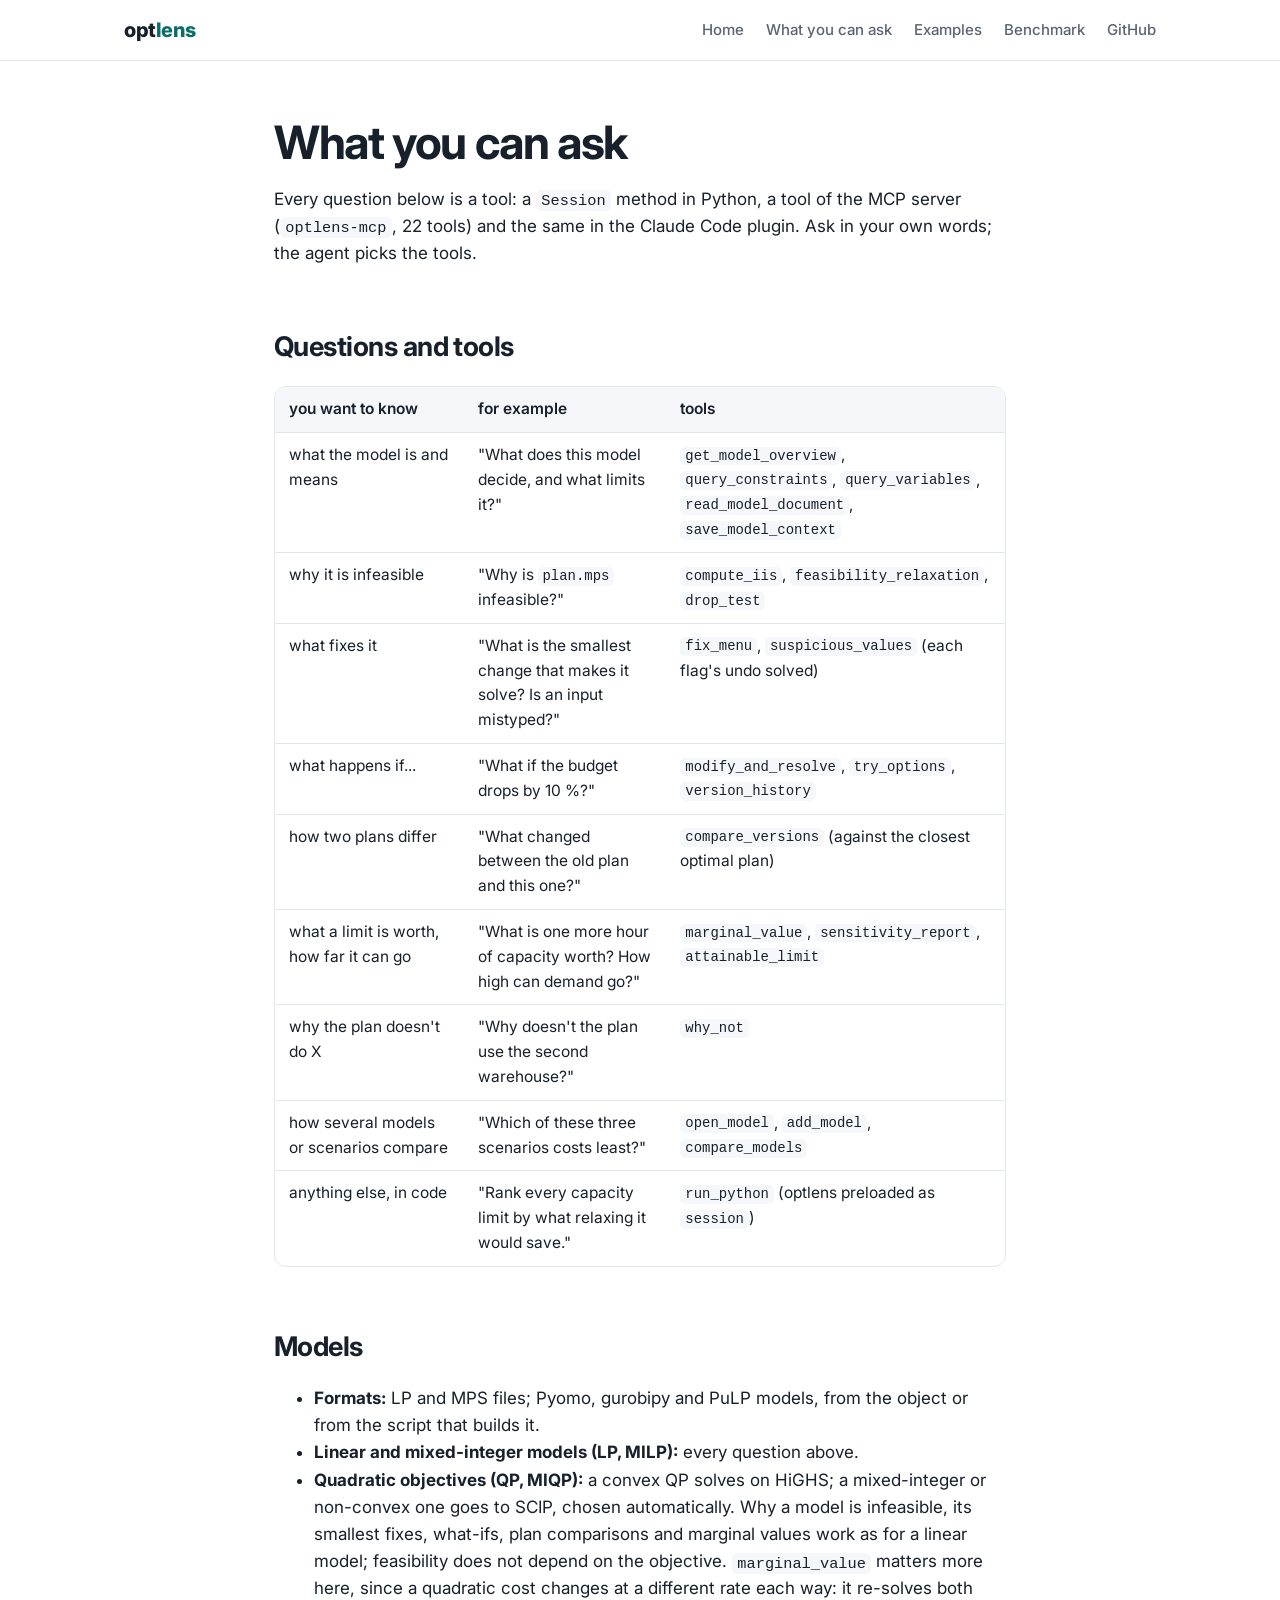
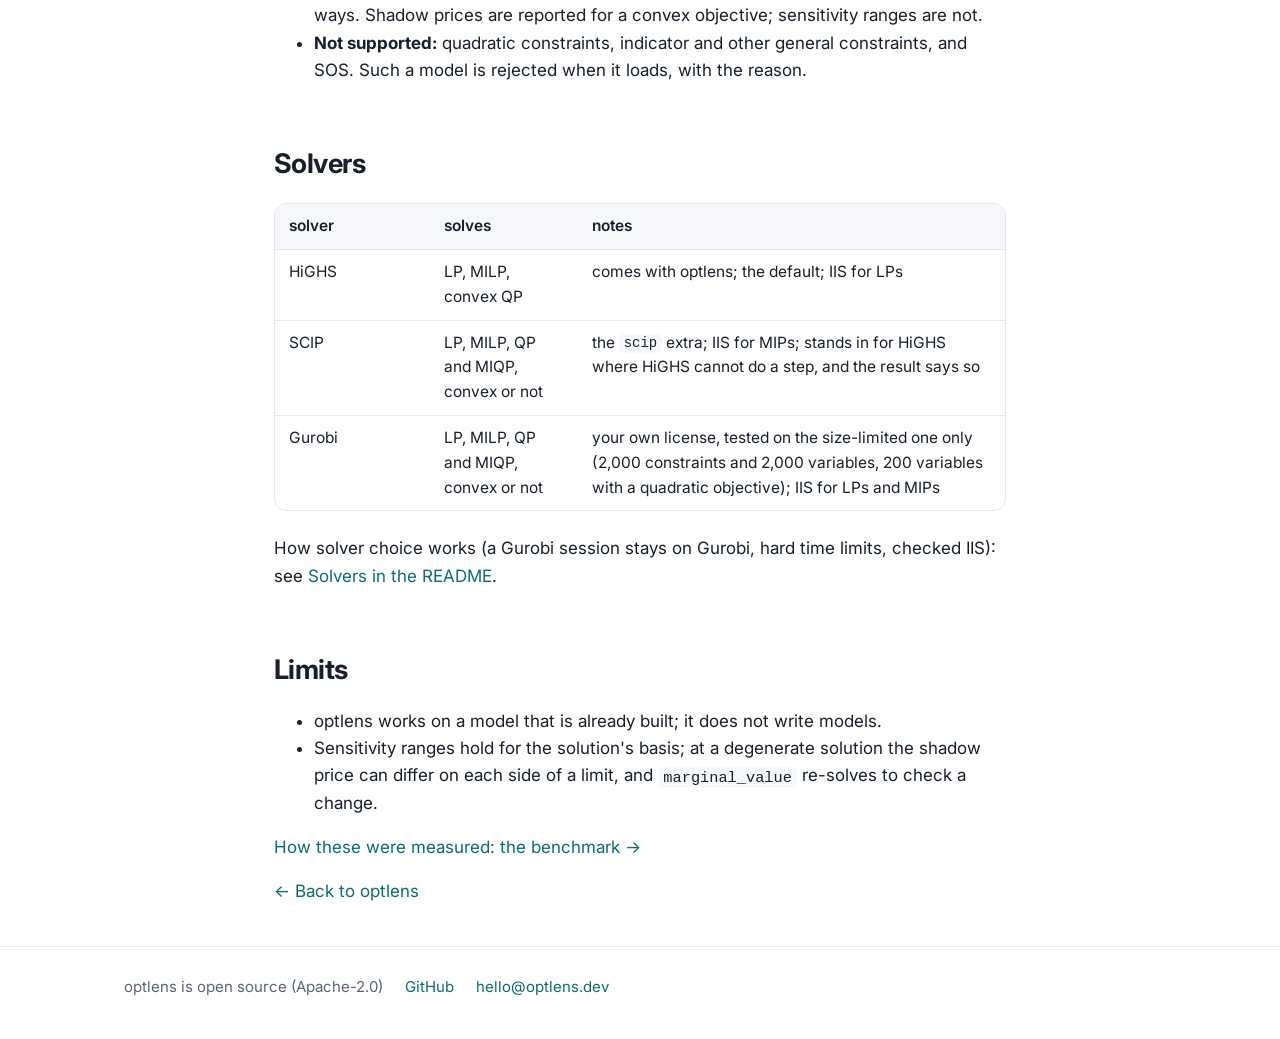
==== docs/ask/index.html @ 204e7137 "Docs: one home per fact; tool table only on the ask page, solver rule in the README, one install for" ====
<!doctype html>
<html lang="en">
<head>
<meta charset="utf-8">
<meta name="viewport" content="width=device-width, initial-scale=1">
<title>What you can ask | optlens</title>
<meta name="description" content="The questions optlens answers about an LP, MILP or quadratic model, the tool behind each, and the model formats, solvers and limits.">
<link rel="canonical" href="https://optlens.dev/ask/">
<meta property="og:title" content="What you can ask | optlens">
<meta property="og:description" content="The questions optlens answers about an LP, MILP or quadratic model, the tool behind each, and the model formats, solvers and limits.">
<meta property="og:type" content="website">
<meta property="og:url" content="https://optlens.dev/ask/">
<link rel="preconnect" href="https://fonts.googleapis.com"><link rel="preconnect" href="https://fonts.gstatic.com" crossorigin>
<link href="https://fonts.googleapis.com/css2?family=Inter:wght@400;500;600;700;800&display=swap" rel="stylesheet">
<link rel="stylesheet" href="../style.css">
</head>
<body>
<header class="top"><div class="wrap">
  <a class="brand" href="../">opt<span>lens</span></a>
  <nav><a href="../">Home</a><a href="../ask/">What you can ask</a><a href="../examples/">Examples</a><a href="../benchmark/">Benchmark</a><a class="hide-sm" href="https://github.com/jjd-lab/optlens">GitHub</a></nav>
</div></header>
<article class="post"><h1 id="what-you-can-ask">What you can ask</h1>
<p>Every question below is a tool: a <code>Session</code> method in Python, a tool of the MCP server (<code>optlens-mcp</code>, 22 tools) and
the same in the Claude Code plugin. Ask in your own words; the agent picks the tools.</p>
<h2 id="questions-and-tools">Questions and tools</h2>
<div class="table"><table>
<thead>
<tr>
<th>you want to know</th>
<th>for example</th>
<th>tools</th>
</tr>
</thead>
<tbody>
<tr>
<td>what the model is and means</td>
<td>"What does this model decide, and what limits it?"</td>
<td><code>get_model_overview</code>, <code>query_constraints</code>, <code>query_variables</code>, <code>read_model_document</code>, <code>save_model_context</code></td>
</tr>
<tr>
<td>why it is infeasible</td>
<td>"Why is <code>plan.mps</code> infeasible?"</td>
<td><code>compute_iis</code>, <code>feasibility_relaxation</code>, <code>drop_test</code></td>
</tr>
<tr>
<td>what fixes it</td>
<td>"What is the smallest change that makes it solve? Is an input mistyped?"</td>
<td><code>fix_menu</code>, <code>suspicious_values</code> (each flag's undo solved)</td>
</tr>
<tr>
<td>what happens if...</td>
<td>"What if the budget drops by 10 %?"</td>
<td><code>modify_and_resolve</code>, <code>try_options</code>, <code>version_history</code></td>
</tr>
<tr>
<td>how two plans differ</td>
<td>"What changed between the old plan and this one?"</td>
<td><code>compare_versions</code> (against the closest optimal plan)</td>
</tr>
<tr>
<td>what a limit is worth, how far it can go</td>
<td>"What is one more hour of capacity worth? How high can demand go?"</td>
<td><code>marginal_value</code>, <code>sensitivity_report</code>, <code>attainable_limit</code></td>
</tr>
<tr>
<td>why the plan doesn't do X</td>
<td>"Why doesn't the plan use the second warehouse?"</td>
<td><code>why_not</code></td>
</tr>
<tr>
<td>how several models or scenarios compare</td>
<td>"Which of these three scenarios costs least?"</td>
<td><code>open_model</code>, <code>add_model</code>, <code>compare_models</code></td>
</tr>
<tr>
<td>anything else, in code</td>
<td>"Rank every capacity limit by what relaxing it would save."</td>
<td><code>run_python</code> (optlens preloaded as <code>session</code>)</td>
</tr>
</tbody>
</table></div>
<h2 id="models">Models</h2>
<ul>
<li><strong>Formats:</strong> LP and MPS files; Pyomo, gurobipy and PuLP models, from the object or from the script that builds it.</li>
<li><strong>Linear and mixed-integer models (LP, MILP):</strong> every question above.</li>
<li><strong>Quadratic objectives (QP, MIQP):</strong> a convex QP solves on HiGHS; a mixed-integer or non-convex one goes to SCIP,
  chosen automatically.
  Why a model is infeasible, its smallest fixes, what-ifs, plan comparisons and marginal values work as for a linear
  model; feasibility does not depend on the objective. <code>marginal_value</code> matters more here, since a quadratic cost
  changes at a different rate each way: it re-solves both ways. Shadow prices are reported for a convex objective;
  sensitivity ranges are not.</li>
<li><strong>Not supported:</strong> quadratic constraints, indicator and other general constraints, and SOS. Such a model is
  rejected when it loads, with the reason.</li>
</ul>
<h2 id="solvers">Solvers</h2>
<div class="table"><table>
<thead>
<tr>
<th>solver</th>
<th>solves</th>
<th>notes</th>
</tr>
</thead>
<tbody>
<tr>
<td>HiGHS</td>
<td>LP, MILP, convex QP</td>
<td>comes with optlens; the default; IIS for LPs</td>
</tr>
<tr>
<td>SCIP</td>
<td>LP, MILP, QP and MIQP, convex or not</td>
<td>the <code>scip</code> extra; IIS for MIPs; stands in for HiGHS where HiGHS cannot do a step, and the result says so</td>
</tr>
<tr>
<td>Gurobi</td>
<td>LP, MILP, QP and MIQP, convex or not</td>
<td>your own license, tested on the size-limited one only (2,000 constraints and 2,000 variables, 200 variables with a quadratic objective); IIS for LPs and MIPs</td>
</tr>
</tbody>
</table></div>
<p>How solver choice works (a Gurobi session stays on Gurobi, hard time limits, checked IIS): see
<a href="https://github.com/jjd-lab/optlens#solvers">Solvers in the README</a>.</p>
<h2 id="limits">Limits</h2>
<ul>
<li>optlens works on a model that is already built; it does not write models.</li>
<li>Sensitivity ranges hold for the solution's basis; at a degenerate solution the shadow price can differ on each side
  of a limit, and <code>marginal_value</code> re-solves to check a change.</li>
</ul>
<p><a href="../benchmark/">How these were measured: the benchmark &rarr;</a></p><p><a href="../">&larr; Back to optlens</a></p></article>
<footer class="bottom"><div class="wrap">
  <span>optlens is open source (Apache-2.0)</span><a href="https://github.com/jjd-lab/optlens">GitHub</a><a href="mailto:hello@optlens.dev">hello@optlens.dev</a>
</div></footer>
</body>
</html>
---- docs/style.css ----
:root { --series-1: #00897b; --series-2: #eb6834; --bg: #ffffff; --bg-soft: #f5f7fa; --text: #17202b; --muted: #5a6573; --line: #e2e7ee; --accent: #0b6e69;
  --accent-soft: #e6f4f2; --on-accent: #ffffff; --code-bg: #0f1720; --code-text: #e6edf3; --shadow: 0 10px 30px rgba(15, 23, 32, .12); }
@media (prefers-color-scheme: dark) { :root { --series-1: #26a69a; --series-2: #d95926; --bg: #0f141a; --bg-soft: #161d25; --text: #e6edf3; --muted: #9aa6b2;
  --line: #26303b; --accent: #4fc3b8; --accent-soft: #12302e; --on-accent: #06201e; --code-bg: #0a0e13; --shadow: 0 10px 30px rgba(0,0,0,.4); } }
* { box-sizing: border-box; }
html { -webkit-text-size-adjust: 100%; }
body { margin: 0; background: var(--bg); color: var(--text); line-height: 1.6;
  font: 17px/1.6 Inter, -apple-system, BlinkMacSystemFont, "Segoe UI", Helvetica, Arial, sans-serif; }
a { color: var(--accent); text-decoration: none; } a:hover { text-decoration: underline; }
.wrap { max-width: 1080px; margin: 0 auto; padding: 0 24px; }
header.top { position: sticky; top: 0; z-index: 10; background: color-mix(in srgb, var(--bg) 88%, transparent);
  backdrop-filter: blur(8px); border-bottom: 1px solid var(--line); }
header.top .wrap { display: flex; align-items: center; gap: 26px; height: 60px; }
.brand { font-weight: 800; font-size: 20px; letter-spacing: -.02em; color: var(--text); margin-right: auto; }
.brand span { color: var(--accent); }
header.top nav a { color: var(--muted); font-size: 15px; font-weight: 500; } header.top nav a:hover { color: var(--text); }
header.top nav { display: flex; gap: 22px; }
.hero { padding: 84px 0 56px; background: radial-gradient(1200px 400px at 20% -10%, var(--accent-soft), transparent); }
.hero h1 { font-size: clamp(36px, 6vw, 58px); line-height: 1.08; letter-spacing: -.035em; margin: 0 0 20px; max-width: 820px; }
.hero p.lead { font-size: clamp(18px, 2.2vw, 21px); color: var(--muted); max-width: 720px; margin: 0 0 32px; }
.buttons { display: flex; flex-wrap: wrap; gap: 12px; }
.btn { display: inline-block; padding: 12px 22px; border-radius: 10px; font-weight: 600; font-size: 16px; }
.btn.primary { background: var(--accent); color: var(--on-accent); } .btn.primary:hover { text-decoration: none; filter: brightness(1.08); }
.btn.ghost { border: 1px solid var(--line); color: var(--text); background: var(--bg); } .btn.ghost:hover { text-decoration: none; border-color: var(--muted); }
pre.install { margin: 36px 0 0; max-width: 720px; }
pre { background: var(--code-bg); color: var(--code-text); padding: 16px 18px; border-radius: 10px; overflow-x: auto;
  font: 14.5px/1.55 ui-monospace, SFMono-Regular, Menlo, Consolas, monospace; }
code { font: .9em ui-monospace, SFMono-Regular, Menlo, Consolas, monospace; background: var(--bg-soft); padding: .1em .35em;
  border-radius: 5px; } pre code { background: none; padding: 0; font-size: inherit; }
section { padding: 64px 0; } section.soft { background: var(--bg-soft); border-block: 1px solid var(--line); }
h2.sec { font-size: clamp(26px, 3.4vw, 34px); letter-spacing: -.025em; margin: 0 0 10px; }
p.sub { color: var(--muted); margin: 0 0 34px; max-width: 720px; }
.stats { display: grid; grid-template-columns: repeat(auto-fit, minmax(220px, 1fr)); gap: 16px; }
.stat { background: var(--bg); border: 1px solid var(--line); border-radius: 14px; padding: 22px; }
.stat .n { font-size: 34px; font-weight: 800; letter-spacing: -.03em; color: var(--accent); line-height: 1.1; }
.stat .l { color: var(--muted); font-size: 15px; margin-top: 8px; }
.cards { display: grid; grid-template-columns: repeat(auto-fit, minmax(240px, 1fr)); gap: 18px; }
.card { border: 1px solid var(--line); border-radius: 14px; padding: 22px; background: var(--bg); }
.card h3 { margin: 0 0 8px; font-size: 18px; } .card p { margin: 0; color: var(--muted); font-size: 15.5px; }
.demo img { width: 100%; height: auto; border-radius: 12px; box-shadow: var(--shadow); display: block; }
.demo .cap { color: var(--muted); font-size: 15px; margin-top: 14px; }
.pills { display: flex; flex-wrap: wrap; gap: 10px; } .pill { border: 1px solid var(--line); border-radius: 999px;
  padding: 6px 14px; font-size: 15px; background: var(--bg); }
.row2 { display: grid; grid-template-columns: repeat(auto-fit, minmax(300px, 1fr)); gap: 34px; }
.row2 h3 { margin: 0 0 12px; font-size: 17px; color: var(--muted); font-weight: 600; text-transform: uppercase;
  letter-spacing: .06em; font-size: 13px; }
footer.bottom { border-top: 1px solid var(--line); color: var(--muted); font-size: 15px; padding: 28px 0 40px; }
footer.bottom .wrap { display: flex; flex-wrap: wrap; gap: 8px 22px; }
/* the post */
article.post { max-width: 780px; margin: 0 auto; padding: 56px 24px 24px; }
article.post h1 { font-size: clamp(32px, 5vw, 46px); line-height: 1.12; letter-spacing: -.03em; margin: 0 0 14px; }
article.post h1 + p em { display: block; font-style: normal; color: var(--muted); font-size: 19px; }
article.post h2 { font-size: 27px; letter-spacing: -.02em; margin: 52px 0 12px; padding-top: 6px; scroll-margin-top: 110px; }
article.post h3 { font-size: 20px; margin: 36px 0 10px; }
article.post p, article.post li { font-size: 17px; }
article.post blockquote { margin: 34px 0 14px; padding: 12px 18px; border-left: 3px solid var(--accent);
  background: color-mix(in srgb, var(--accent) 7%, transparent); border-radius: 0 10px 10px 0; }
article.post blockquote p { margin: 0; }
.turn { margin: 0 0 30px; }
.turn-head { margin: 34px 0 -22px; color: var(--muted); font-size: 13px; font-weight: 600; letter-spacing: .06em; text-transform: uppercase; }
details { margin: 10px 0 0; }
summary { cursor: pointer; color: var(--accent); font-size: 15px; font-weight: 600; }
details[open] > summary { margin-bottom: 14px; }
details > :not(summary) { border-left: 2px solid var(--line); padding-left: 16px; }
details > ul, details > ol { padding-left: 38px; }
.notice { margin: 8px 0 26px; padding: 16px 20px; border: 1px solid var(--line); border-radius: 12px;
  background: color-mix(in srgb, var(--accent) 5%, transparent); }
.notice p { margin: 0 0 6px; } .notice ul { margin: 0; padding-left: 20px; }
.tldr { background: var(--accent-soft); border: 1px solid color-mix(in srgb, var(--accent) 30%, transparent);
  border-radius: 14px; padding: 6px 26px 10px; margin: 30px 0; }
.tldr h2 { margin-top: 16px !important; font-size: 15px !important; text-transform: uppercase; letter-spacing: .08em; color: var(--accent); }
.table { overflow-x: auto; margin: 18px 0 24px; border: 1px solid var(--line); border-radius: 12px; }
table { border-collapse: collapse; width: 100%; font-size: 15.5px; }
th, td { padding: 10px 14px; text-align: left; vertical-align: top; border-bottom: 1px solid var(--line); }
th { background: var(--bg-soft); font-weight: 600; } tr:last-child td { border-bottom: 0; }
td:first-child { min-width: 10em; }
figure.chart { margin: 22px 0 10px; } figure.chart svg { width: 100%; height: auto; display: block; }
figure.chart figcaption { color: var(--muted); font-size: 14.5px; margin-top: 6px; }
.legend { display: flex; gap: 18px; font-size: 14.5px; color: var(--muted); margin: 0 0 6px; }
.legend i { display: inline-block; width: 12px; height: 12px; border-radius: 3px; margin-right: 7px; vertical-align: -1px; }
svg text { font-family: Inter, -apple-system, "Segoe UI", sans-serif; }
svg .val { fill: var(--text); font-size: 13px; font-weight: 600; } svg .cat { fill: var(--muted); font-size: 13.5px; }
svg .note { fill: var(--accent); font-size: 13px; font-weight: 700; } svg .grid { stroke: var(--line); }
svg rect.bar:hover { filter: brightness(1.12); }
@media (max-width: 640px) { header.top nav a.hide-sm { display: none; }
  header.top .wrap { flex-wrap: wrap; height: auto; padding-top: 10px; padding-bottom: 10px; row-gap: 6px; }
  header.top nav { width: 100%; gap: 14px; } header.top nav a { font-size: 14px; white-space: nowrap; } .hero { padding: 56px 0 40px; } section { padding: 48px 0; } }
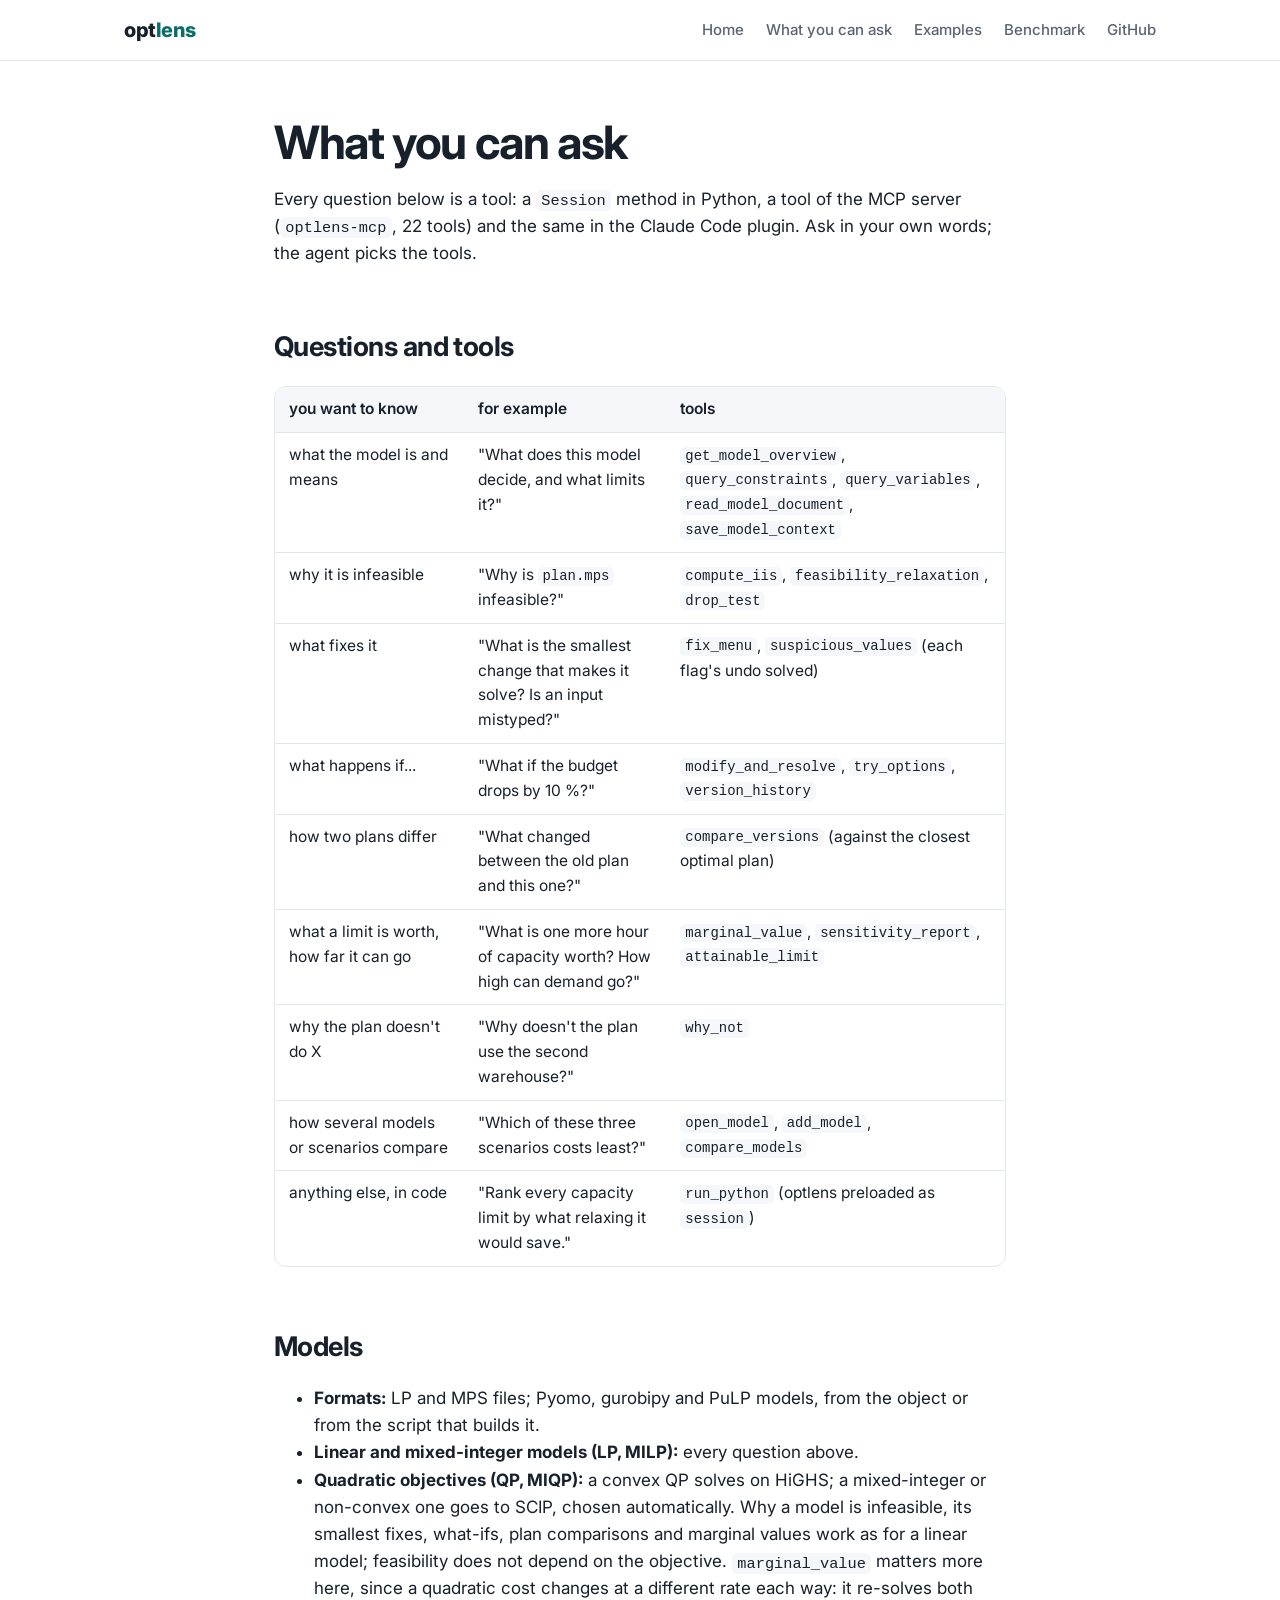
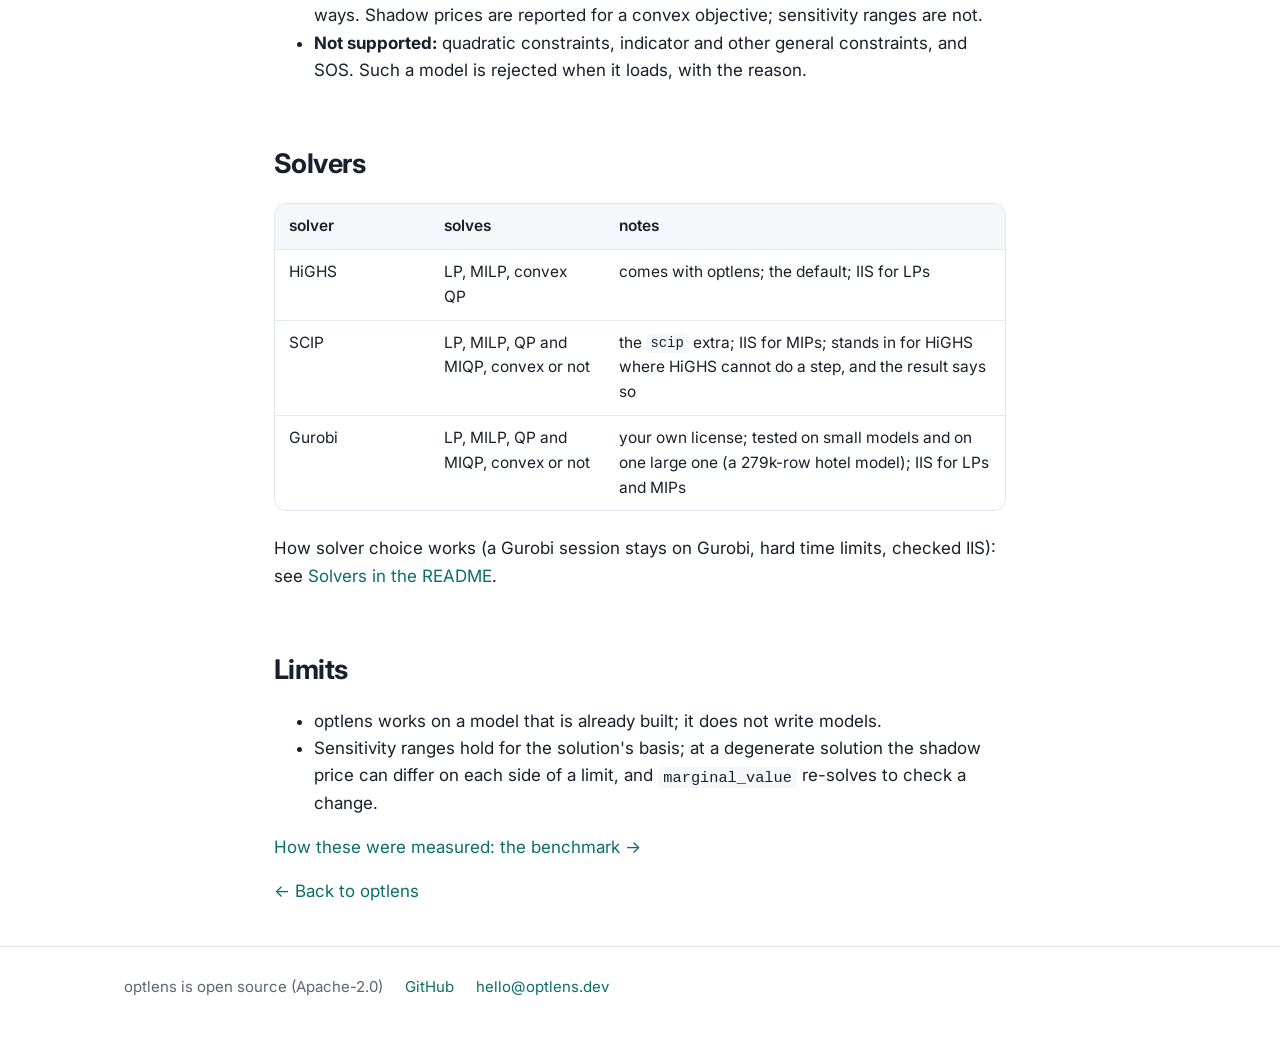
==== commit 89334d17: "Site: what Gurobi was tested on (ask page) Co-Authored-By: Claude Opus 5.5 <noreply@anthropic.com>" ====
--- a/docs/ask/index.html
+++ b/docs/ask/index.html
@@ -115,7 +115,7 @@
 <tr>
 <td>Gurobi</td>
 <td>LP, MILP, QP and MIQP, convex or not</td>
-<td>your own license, tested on the size-limited one only (2,000 constraints and 2,000 variables, 200 variables with a quadratic objective); IIS for LPs and MIPs</td>
+<td>your own license; tested on small models and on one large one (a 279k-row hotel model); IIS for LPs and MIPs</td>
 </tr>
 </tbody>
 </table></div>
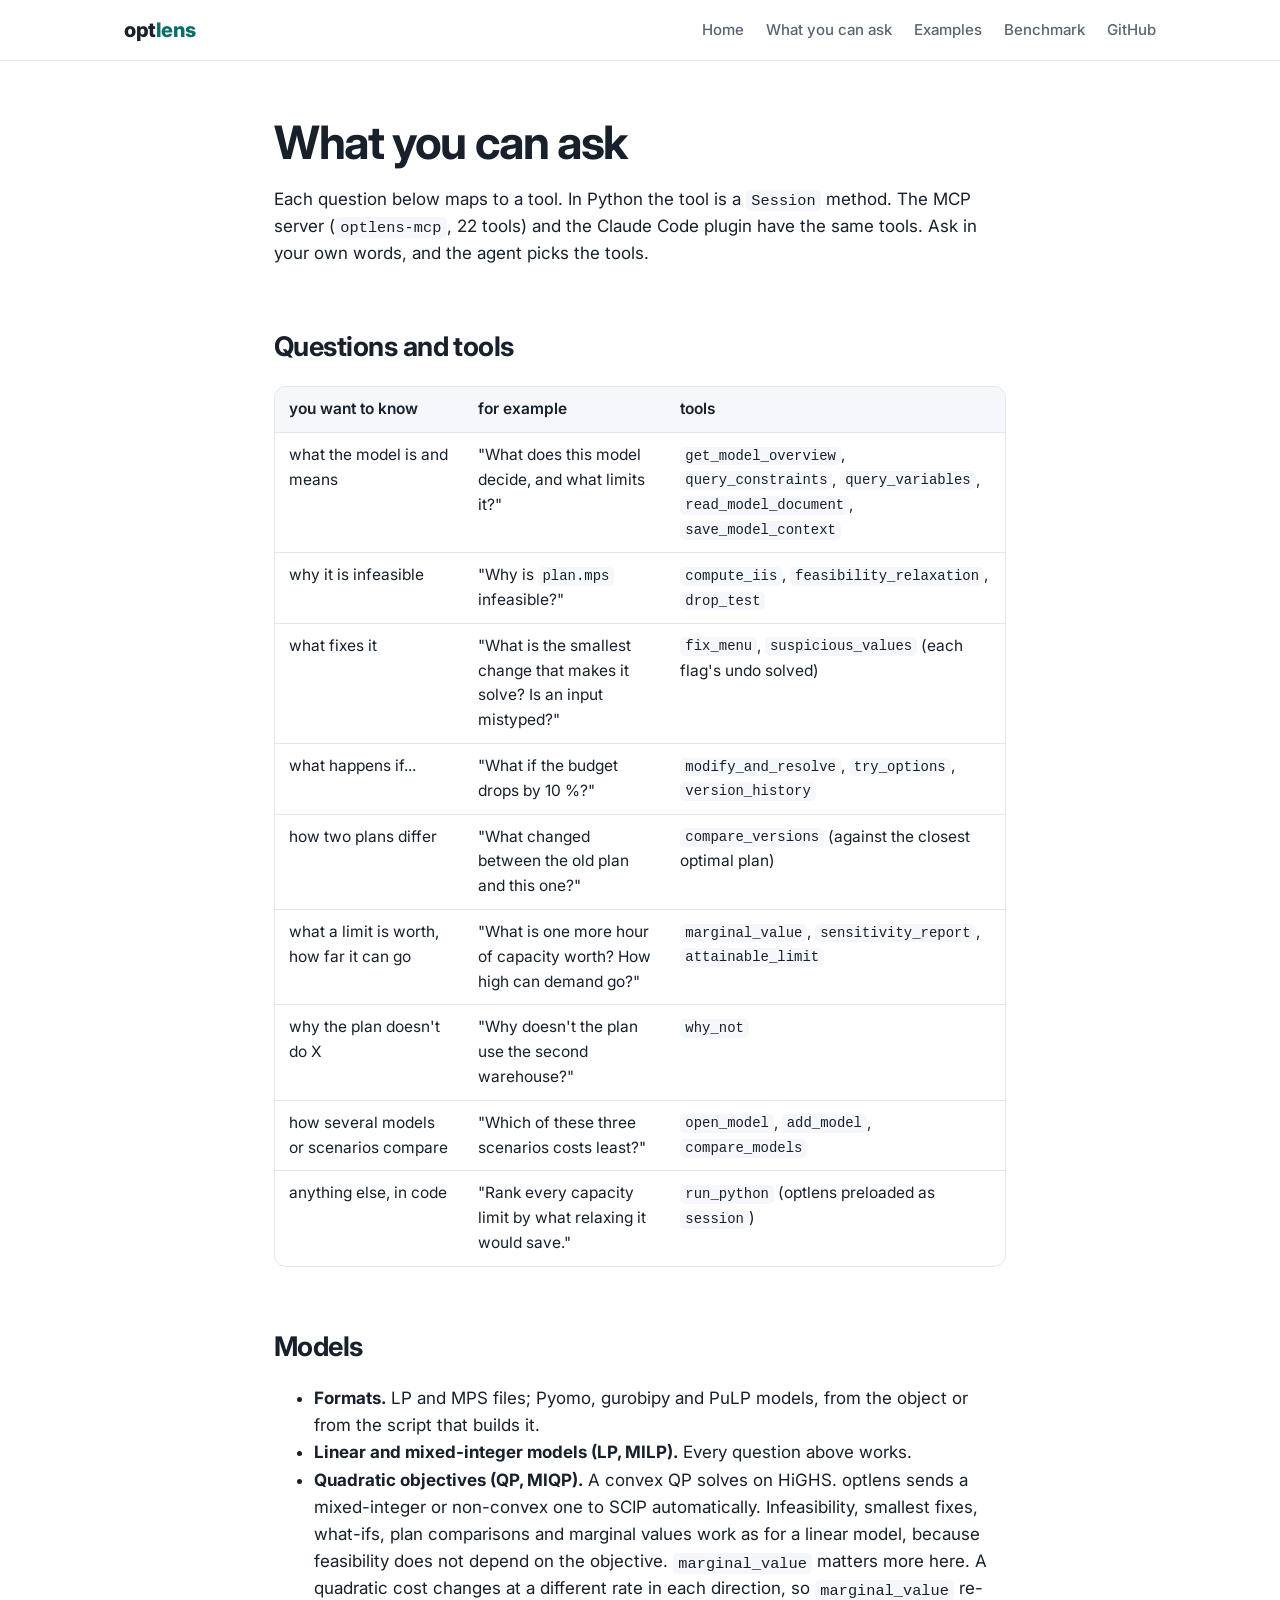
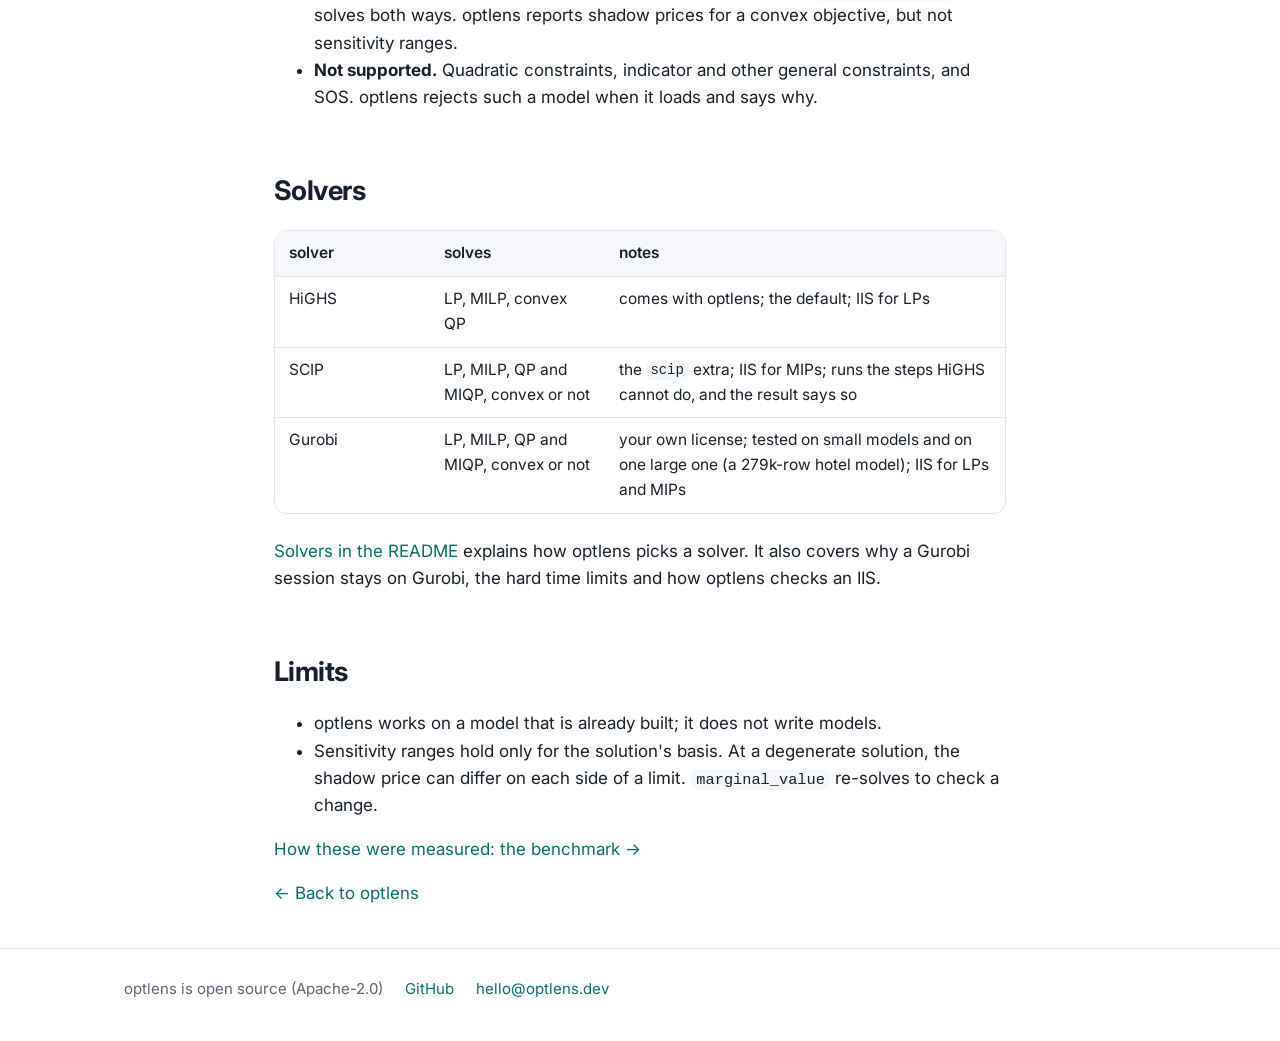
==== commit 4e815c97: "Site: plainer English on the home page, What you can ask and the benchmark post Co-Authored-By: Clau" ====
--- a/docs/ask/index.html
+++ b/docs/ask/index.html
@@ -20,8 +20,8 @@
   <nav><a href="../">Home</a><a href="../ask/">What you can ask</a><a href="../examples/">Examples</a><a href="../benchmark/">Benchmark</a><a class="hide-sm" href="https://github.com/jjd-lab/optlens">GitHub</a></nav>
 </div></header>
 <article class="post"><h1 id="what-you-can-ask">What you can ask</h1>
-<p>Every question below is a tool: a <code>Session</code> method in Python, a tool of the MCP server (<code>optlens-mcp</code>, 22 tools) and
-the same in the Claude Code plugin. Ask in your own words; the agent picks the tools.</p>
+<p>Each question below maps to a tool. In Python the tool is a <code>Session</code> method. The MCP server (<code>optlens-mcp</code>, 22
+tools) and the Claude Code plugin have the same tools. Ask in your own words, and the agent picks the tools.</p>
 <h2 id="questions-and-tools">Questions and tools</h2>
 <div class="table"><table>
 <thead>
@@ -81,16 +81,16 @@
 </table></div>
 <h2 id="models">Models</h2>
 <ul>
-<li><strong>Formats:</strong> LP and MPS files; Pyomo, gurobipy and PuLP models, from the object or from the script that builds it.</li>
-<li><strong>Linear and mixed-integer models (LP, MILP):</strong> every question above.</li>
-<li><strong>Quadratic objectives (QP, MIQP):</strong> a convex QP solves on HiGHS; a mixed-integer or non-convex one goes to SCIP,
-  chosen automatically.
-  Why a model is infeasible, its smallest fixes, what-ifs, plan comparisons and marginal values work as for a linear
-  model; feasibility does not depend on the objective. <code>marginal_value</code> matters more here, since a quadratic cost
-  changes at a different rate each way: it re-solves both ways. Shadow prices are reported for a convex objective;
-  sensitivity ranges are not.</li>
-<li><strong>Not supported:</strong> quadratic constraints, indicator and other general constraints, and SOS. Such a model is
-  rejected when it loads, with the reason.</li>
+<li><strong>Formats.</strong> LP and MPS files; Pyomo, gurobipy and PuLP models, from the object or from the script that builds it.</li>
+<li><strong>Linear and mixed-integer models (LP, MILP).</strong> Every question above works.</li>
+<li><strong>Quadratic objectives (QP, MIQP).</strong> A convex QP solves on HiGHS. optlens sends a mixed-integer or non-convex one
+  to SCIP automatically.
+  Infeasibility, smallest fixes, what-ifs, plan comparisons and marginal values work as for a linear model, because
+  feasibility does not depend on the objective. <code>marginal_value</code> matters more here. A quadratic cost changes at a
+  different rate in each direction, so <code>marginal_value</code> re-solves both ways. optlens reports shadow prices for a
+  convex objective, but not sensitivity ranges.</li>
+<li><strong>Not supported.</strong> Quadratic constraints, indicator and other general constraints, and SOS. optlens rejects such a
+  model when it loads and says why.</li>
 </ul>
 <h2 id="solvers">Solvers</h2>
 <div class="table"><table>
@@ -110,7 +110,7 @@
 <tr>
 <td>SCIP</td>
 <td>LP, MILP, QP and MIQP, convex or not</td>
-<td>the <code>scip</code> extra; IIS for MIPs; stands in for HiGHS where HiGHS cannot do a step, and the result says so</td>
+<td>the <code>scip</code> extra; IIS for MIPs; runs the steps HiGHS cannot do, and the result says so</td>
 </tr>
 <tr>
 <td>Gurobi</td>
@@ -119,13 +119,13 @@
 </tr>
 </tbody>
 </table></div>
-<p>How solver choice works (a Gurobi session stays on Gurobi, hard time limits, checked IIS): see
-<a href="https://github.com/jjd-lab/optlens#solvers">Solvers in the README</a>.</p>
+<p><a href="https://github.com/jjd-lab/optlens#solvers">Solvers in the README</a> explains how optlens picks a solver. It also
+covers why a Gurobi session stays on Gurobi, the hard time limits and how optlens checks an IIS.</p>
 <h2 id="limits">Limits</h2>
 <ul>
 <li>optlens works on a model that is already built; it does not write models.</li>
-<li>Sensitivity ranges hold for the solution's basis; at a degenerate solution the shadow price can differ on each side
-  of a limit, and <code>marginal_value</code> re-solves to check a change.</li>
+<li>Sensitivity ranges hold only for the solution's basis. At a degenerate solution, the shadow price can differ on
+  each side of a limit. <code>marginal_value</code> re-solves to check a change.</li>
 </ul>
 <p><a href="../benchmark/">How these were measured: the benchmark &rarr;</a></p><p><a href="../">&larr; Back to optlens</a></p></article>
 <footer class="bottom"><div class="wrap">
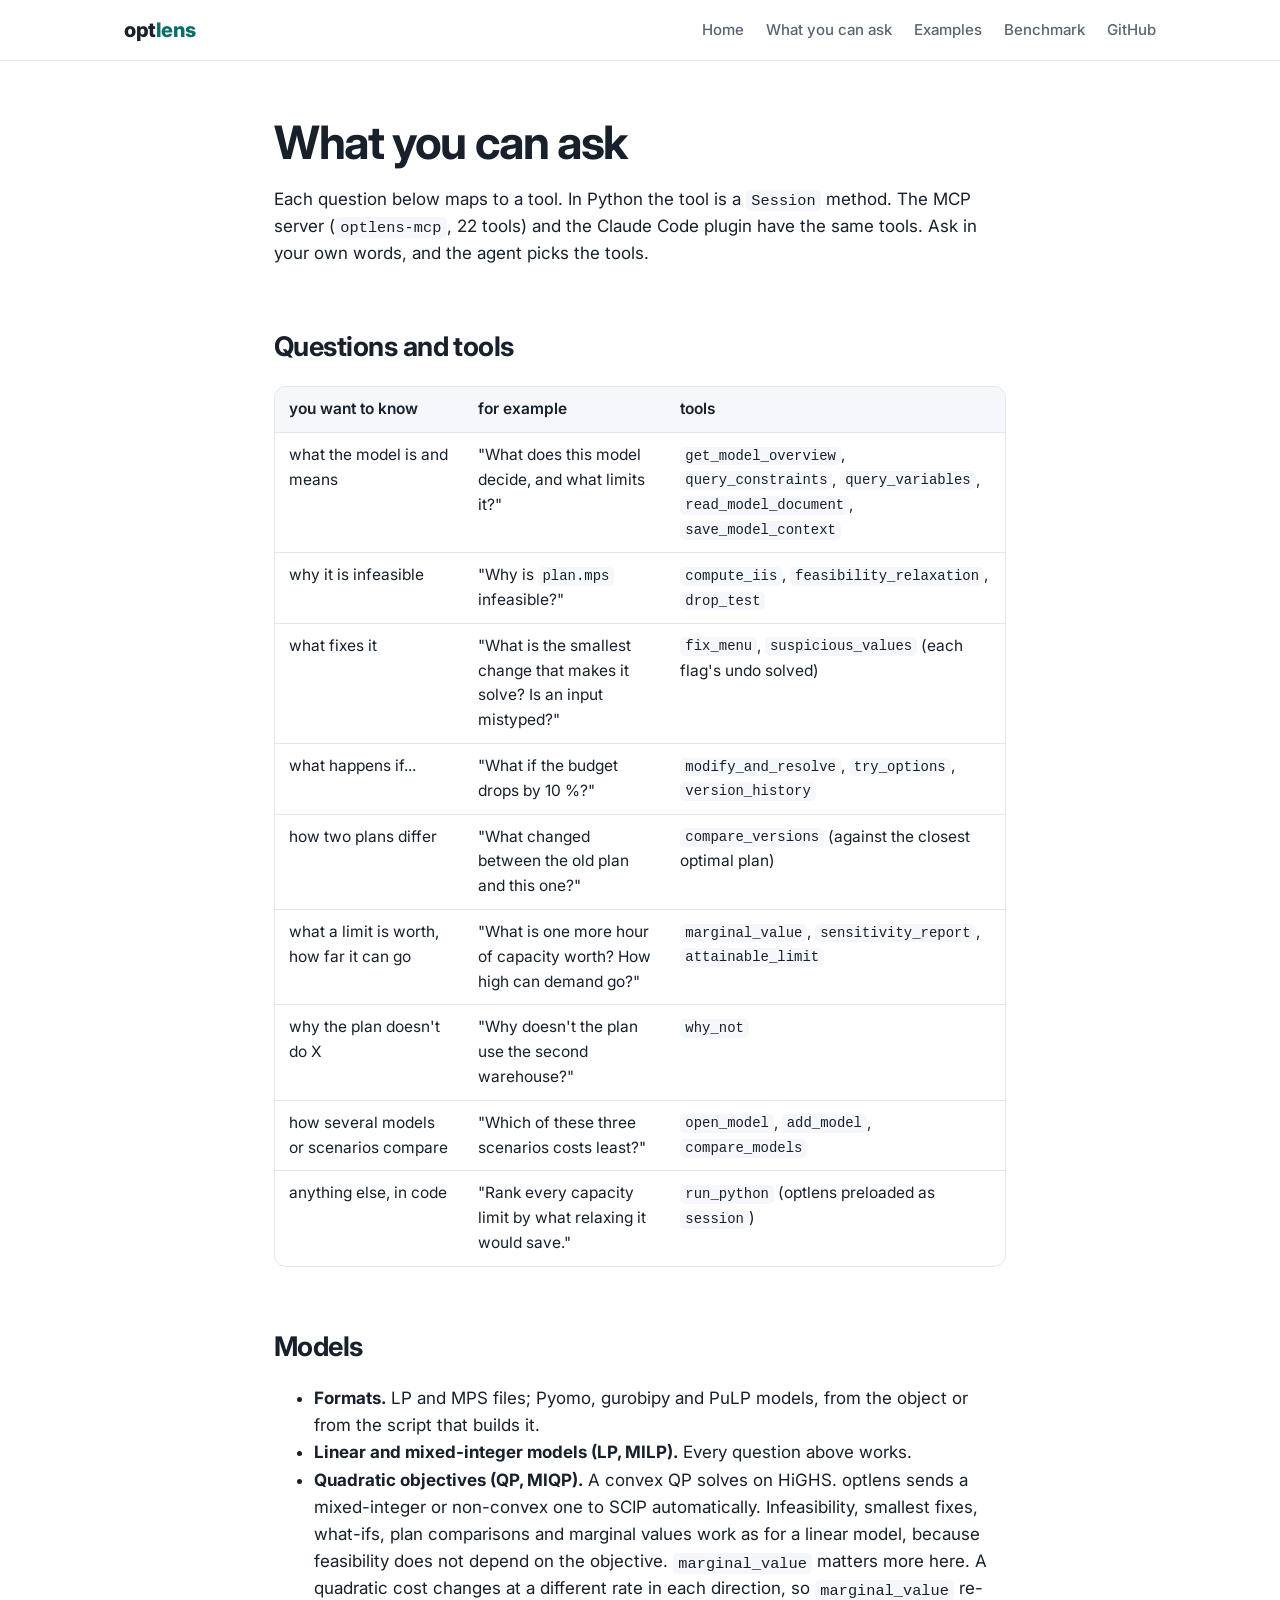
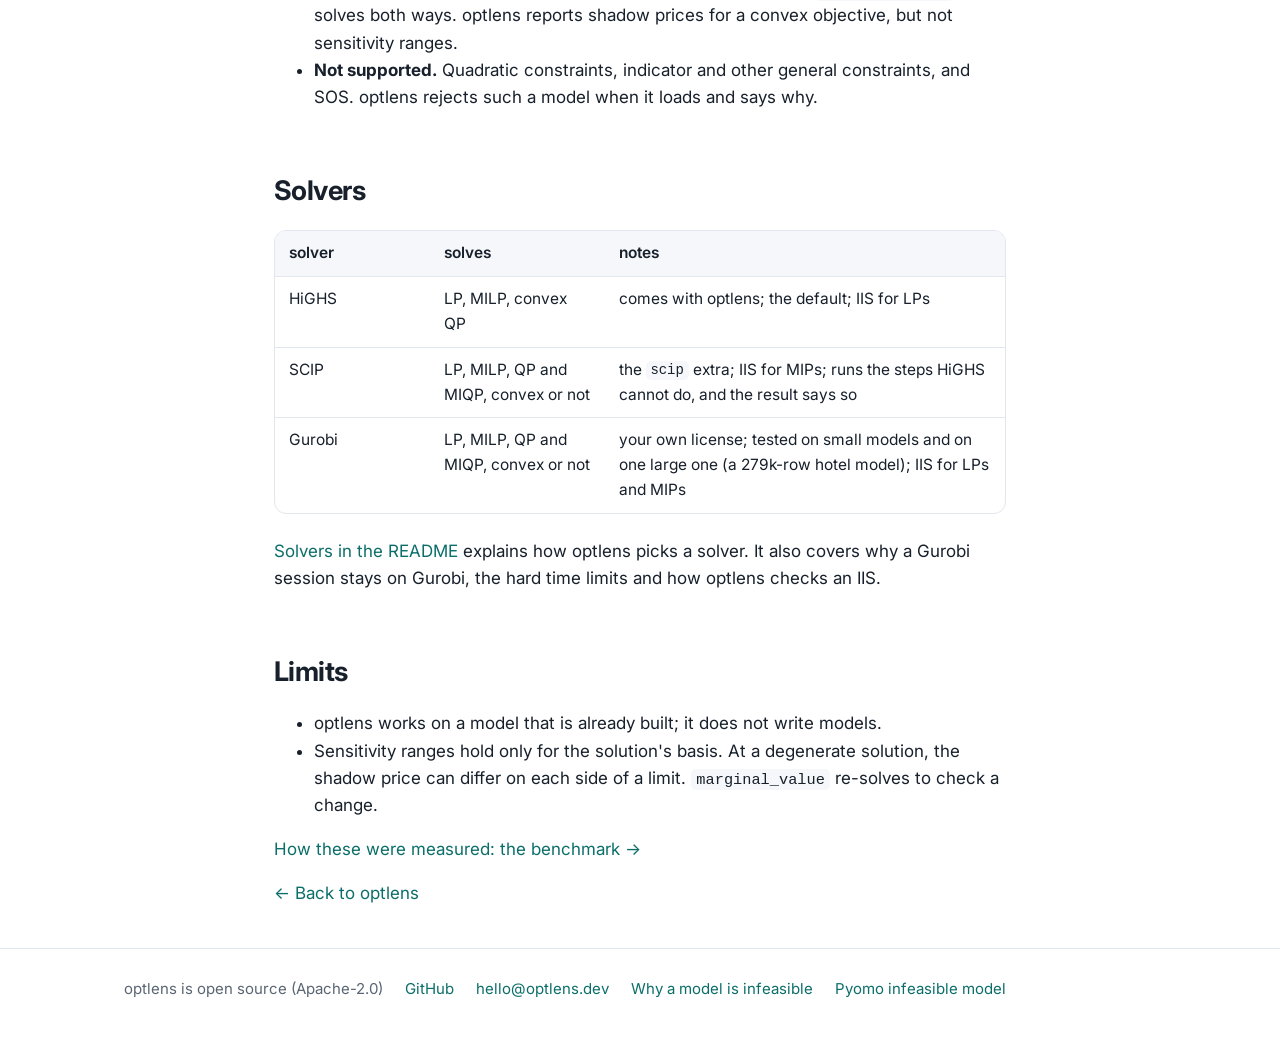
==== commit 7fd6c36e: "Relaxation fixes without solver noise; site: two guides on infeasible models feas_relax: a change be" ====
--- a/docs/ask/index.html
+++ b/docs/ask/index.html
@@ -130,6 +130,7 @@
 <p><a href="../benchmark/">How these were measured: the benchmark &rarr;</a></p><p><a href="../">&larr; Back to optlens</a></p></article>
 <footer class="bottom"><div class="wrap">
   <span>optlens is open source (Apache-2.0)</span><a href="https://github.com/jjd-lab/optlens">GitHub</a><a href="mailto:hello@optlens.dev">hello@optlens.dev</a>
+  <a href="../guides/infeasible-model/">Why a model is infeasible</a><a href="../guides/pyomo-infeasible/">Pyomo infeasible model</a>
 </div></footer>
 </body>
 </html>
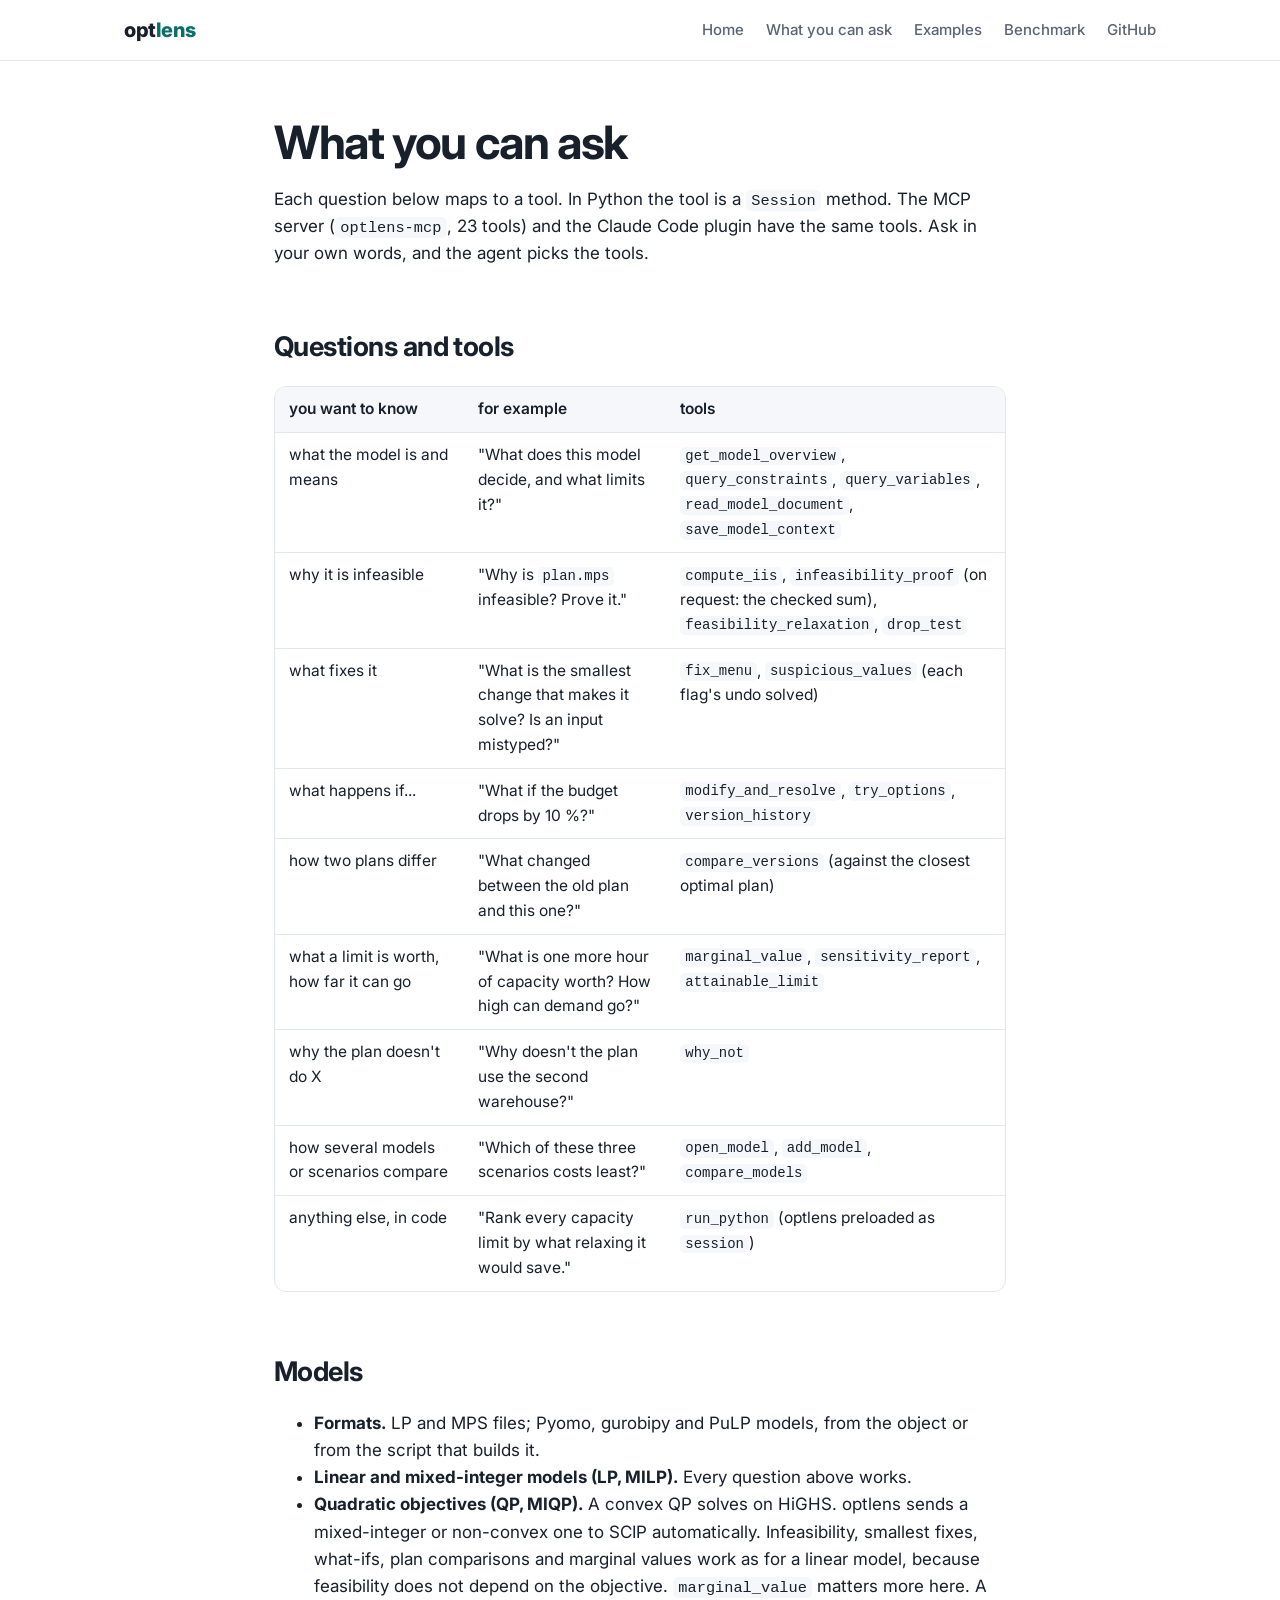
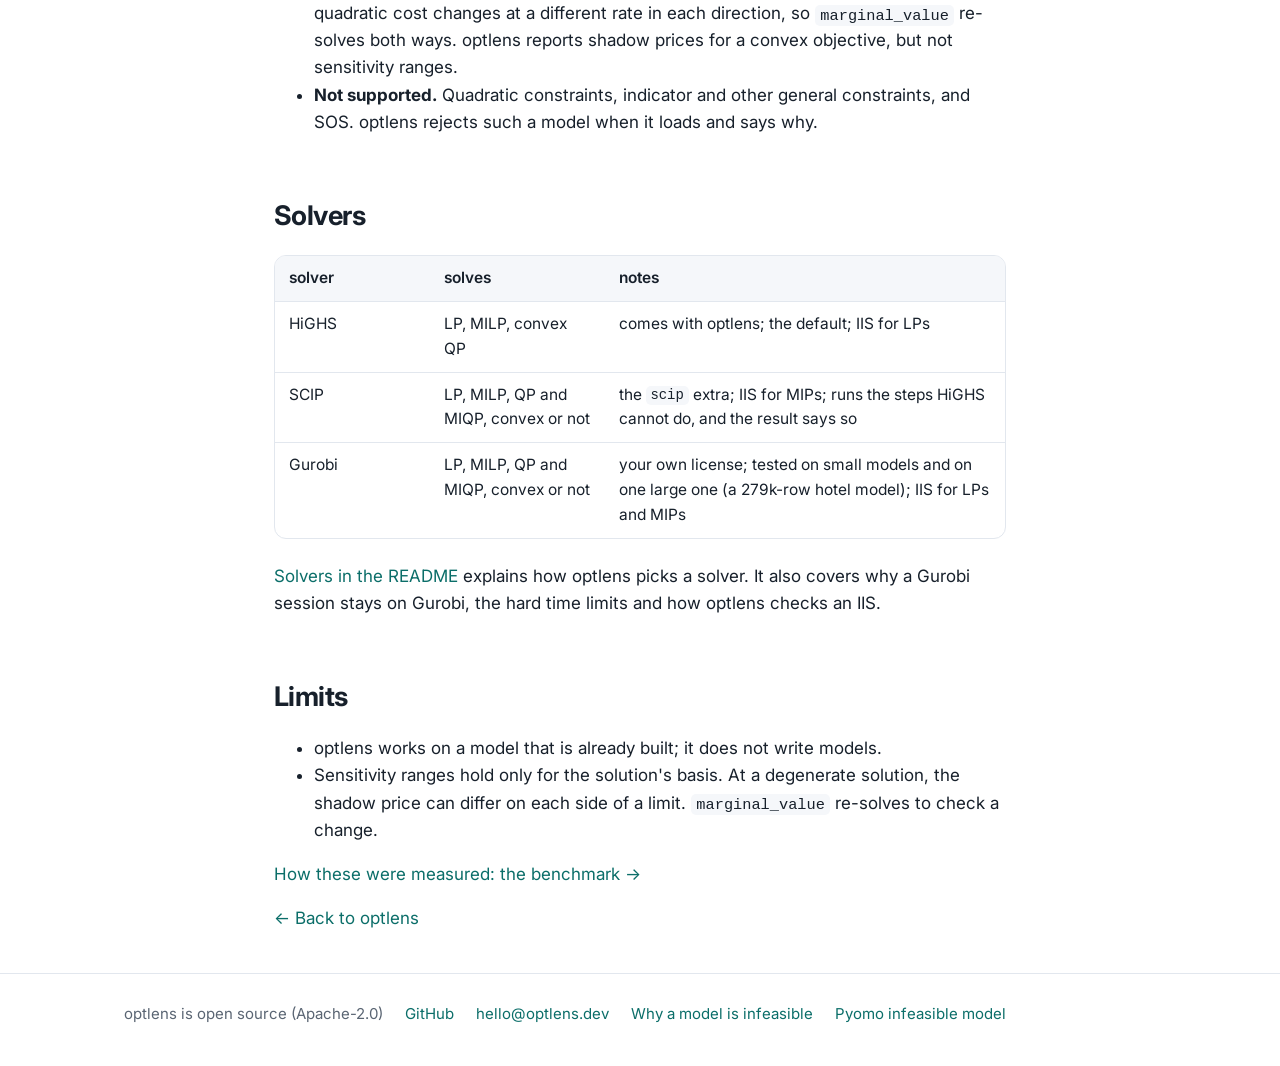
==== commit c1e62c6e: "Site: the ask page lists infeasibility_proof (23 tools) Co-Authored-By: Claude Opus 5.5 <noreply@ant" ====
--- a/docs/ask/index.html
+++ b/docs/ask/index.html
@@ -20,7 +20,7 @@
   <nav><a href="../">Home</a><a href="../ask/">What you can ask</a><a href="../examples/">Examples</a><a href="../benchmark/">Benchmark</a><a class="hide-sm" href="https://github.com/jjd-lab/optlens">GitHub</a></nav>
 </div></header>
 <article class="post"><h1 id="what-you-can-ask">What you can ask</h1>
-<p>Each question below maps to a tool. In Python the tool is a <code>Session</code> method. The MCP server (<code>optlens-mcp</code>, 22
+<p>Each question below maps to a tool. In Python the tool is a <code>Session</code> method. The MCP server (<code>optlens-mcp</code>, 23
 tools) and the Claude Code plugin have the same tools. Ask in your own words, and the agent picks the tools.</p>
 <h2 id="questions-and-tools">Questions and tools</h2>
 <div class="table"><table>
@@ -39,8 +39,8 @@
 </tr>
 <tr>
 <td>why it is infeasible</td>
-<td>"Why is <code>plan.mps</code> infeasible?"</td>
-<td><code>compute_iis</code>, <code>feasibility_relaxation</code>, <code>drop_test</code></td>
+<td>"Why is <code>plan.mps</code> infeasible? Prove it."</td>
+<td><code>compute_iis</code>, <code>infeasibility_proof</code> (on request: the checked sum), <code>feasibility_relaxation</code>, <code>drop_test</code></td>
 </tr>
 <tr>
 <td>what fixes it</td>
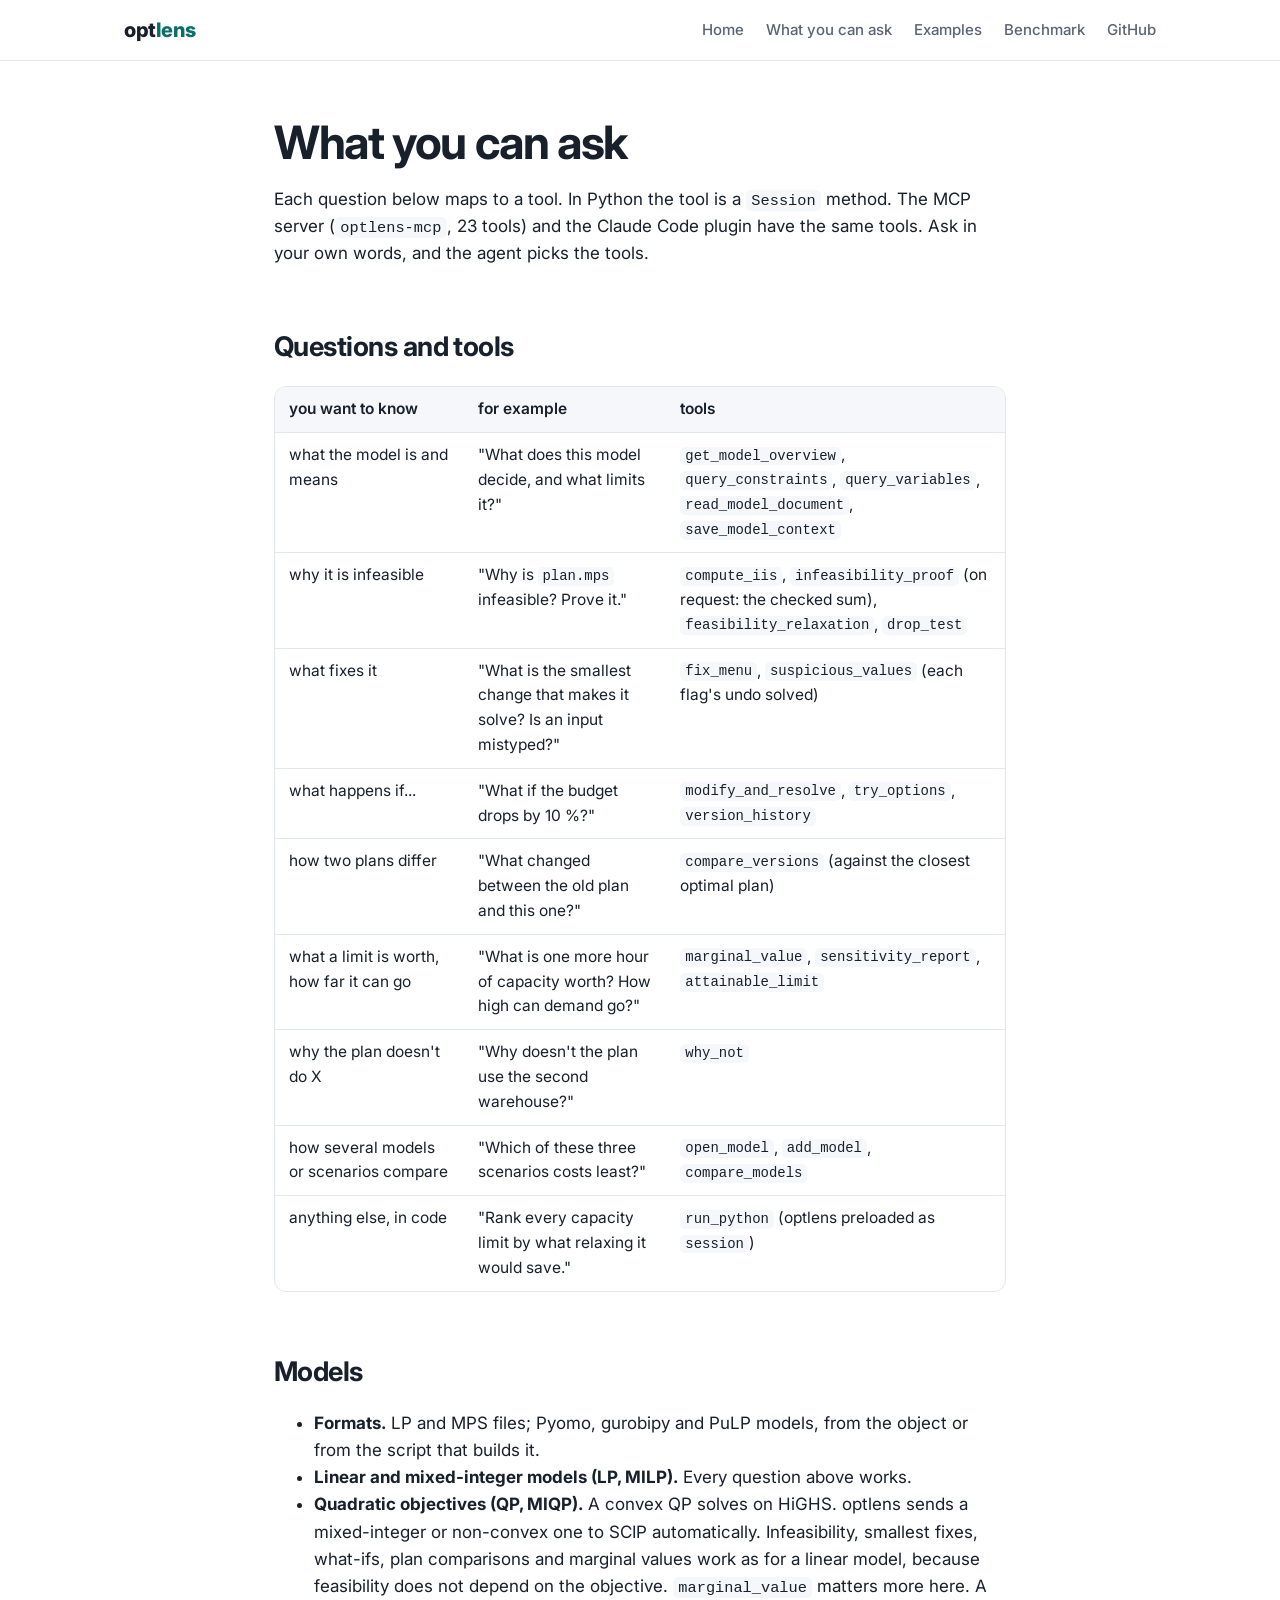
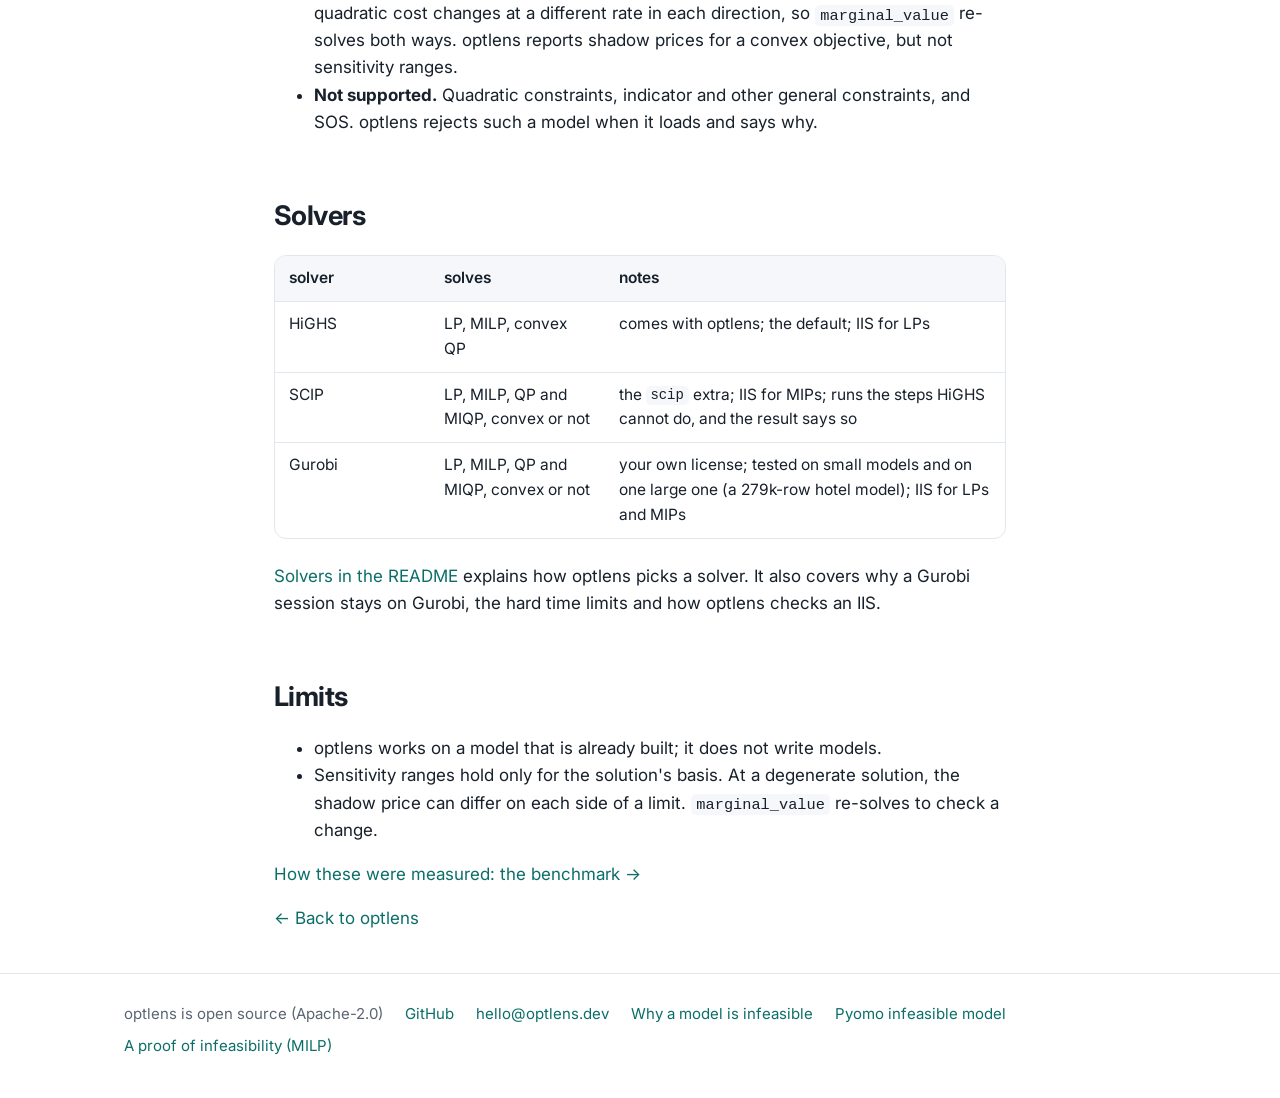
==== commit b7fc29e1: "Site: guide 'Why is my MILP infeasible? A proof you can check, on a hotel week'; footer link; versio" ====
--- a/docs/ask/index.html
+++ b/docs/ask/index.html
@@ -130,7 +130,7 @@
 <p><a href="../benchmark/">How these were measured: the benchmark &rarr;</a></p><p><a href="../">&larr; Back to optlens</a></p></article>
 <footer class="bottom"><div class="wrap">
   <span>optlens is open source (Apache-2.0)</span><a href="https://github.com/jjd-lab/optlens">GitHub</a><a href="mailto:hello@optlens.dev">hello@optlens.dev</a>
-  <a href="../guides/infeasible-model/">Why a model is infeasible</a><a href="../guides/pyomo-infeasible/">Pyomo infeasible model</a>
+  <a href="../guides/infeasible-model/">Why a model is infeasible</a><a href="../guides/pyomo-infeasible/">Pyomo infeasible model</a><a href="../guides/milp-proof/">A proof of infeasibility (MILP)</a>
 </div></footer>
 </body>
 </html>
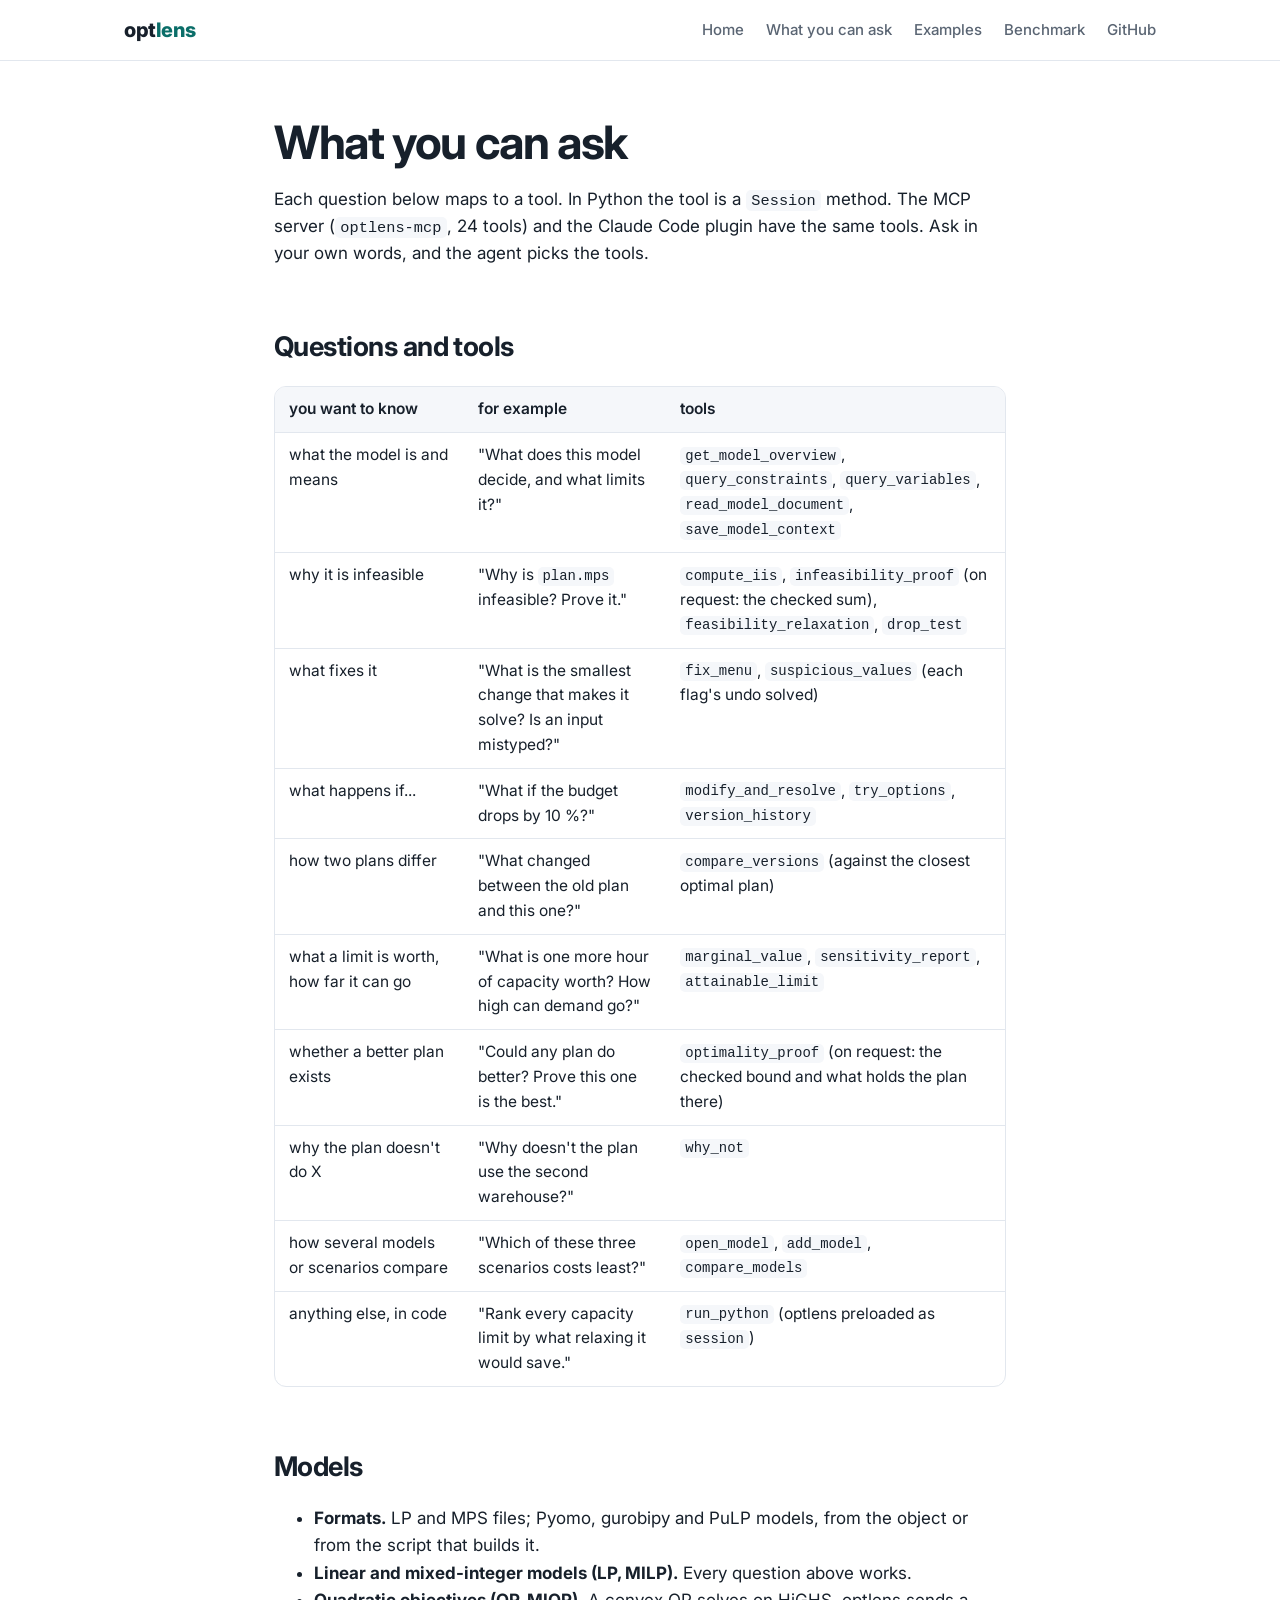
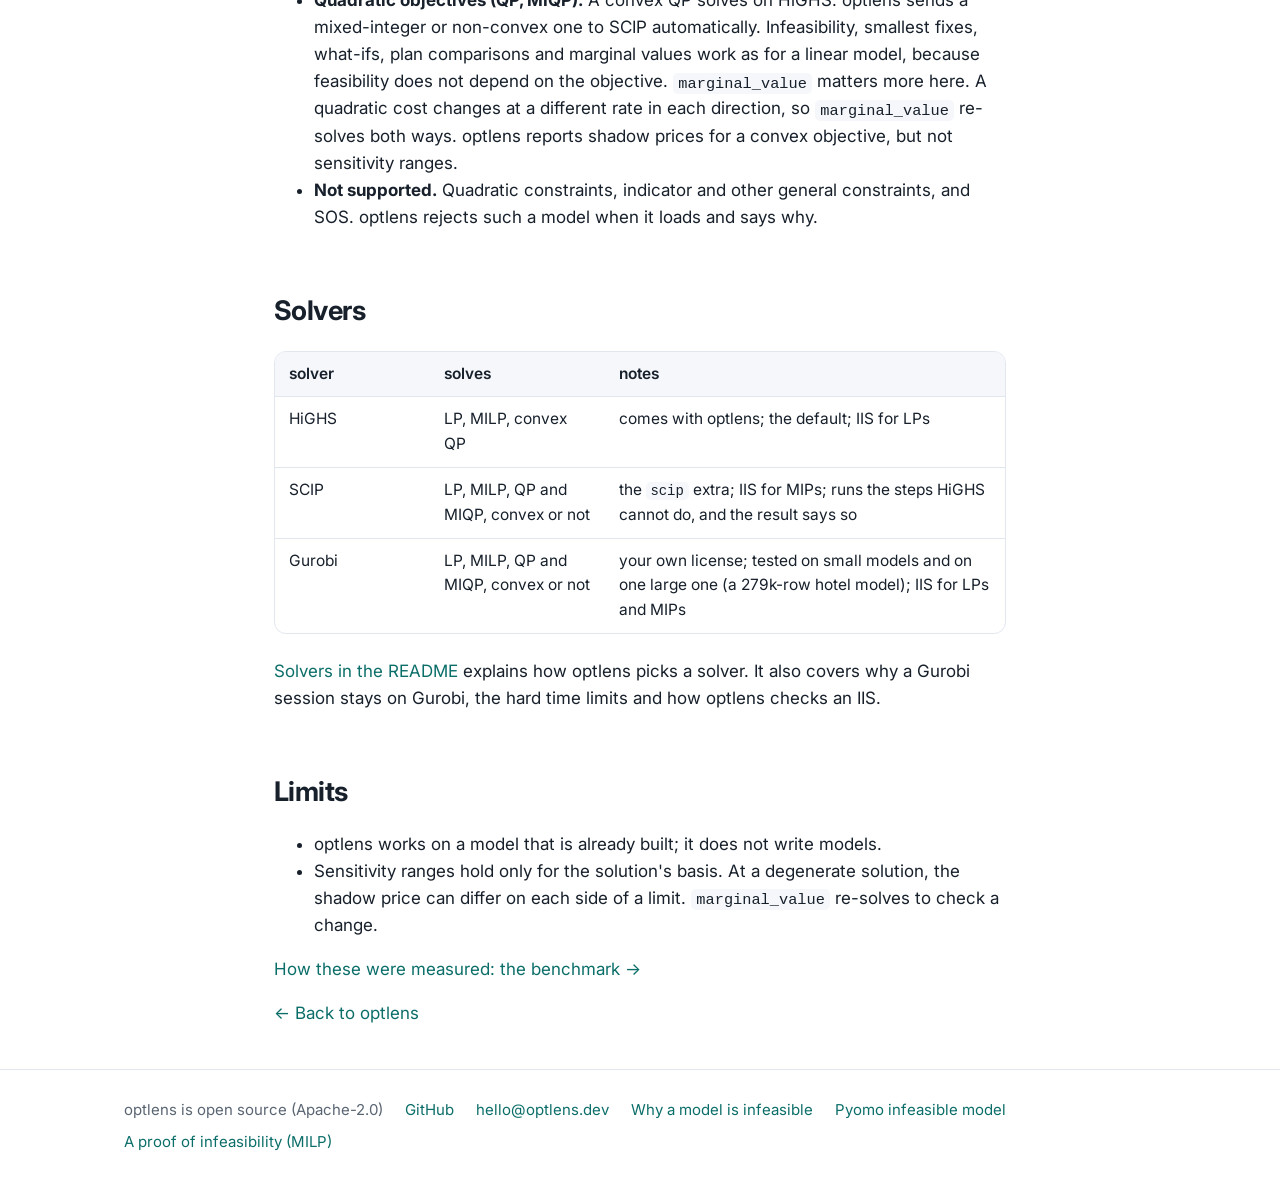
==== commit bea866d9: "optimality_proof: the 24th tool, on request; site ask page lists it Why no plan beats this one, as t" ====
--- a/docs/ask/index.html
+++ b/docs/ask/index.html
@@ -20,7 +20,7 @@
   <nav><a href="../">Home</a><a href="../ask/">What you can ask</a><a href="../examples/">Examples</a><a href="../benchmark/">Benchmark</a><a class="hide-sm" href="https://github.com/jjd-lab/optlens">GitHub</a></nav>
 </div></header>
 <article class="post"><h1 id="what-you-can-ask">What you can ask</h1>
-<p>Each question below maps to a tool. In Python the tool is a <code>Session</code> method. The MCP server (<code>optlens-mcp</code>, 23
+<p>Each question below maps to a tool. In Python the tool is a <code>Session</code> method. The MCP server (<code>optlens-mcp</code>, 24
 tools) and the Claude Code plugin have the same tools. Ask in your own words, and the agent picks the tools.</p>
 <h2 id="questions-and-tools">Questions and tools</h2>
 <div class="table"><table>
@@ -61,6 +61,11 @@
 <td>what a limit is worth, how far it can go</td>
 <td>"What is one more hour of capacity worth? How high can demand go?"</td>
 <td><code>marginal_value</code>, <code>sensitivity_report</code>, <code>attainable_limit</code></td>
+</tr>
+<tr>
+<td>whether a better plan exists</td>
+<td>"Could any plan do better? Prove this one is the best."</td>
+<td><code>optimality_proof</code> (on request: the checked bound and what holds the plan there)</td>
 </tr>
 <tr>
 <td>why the plan doesn't do X</td>
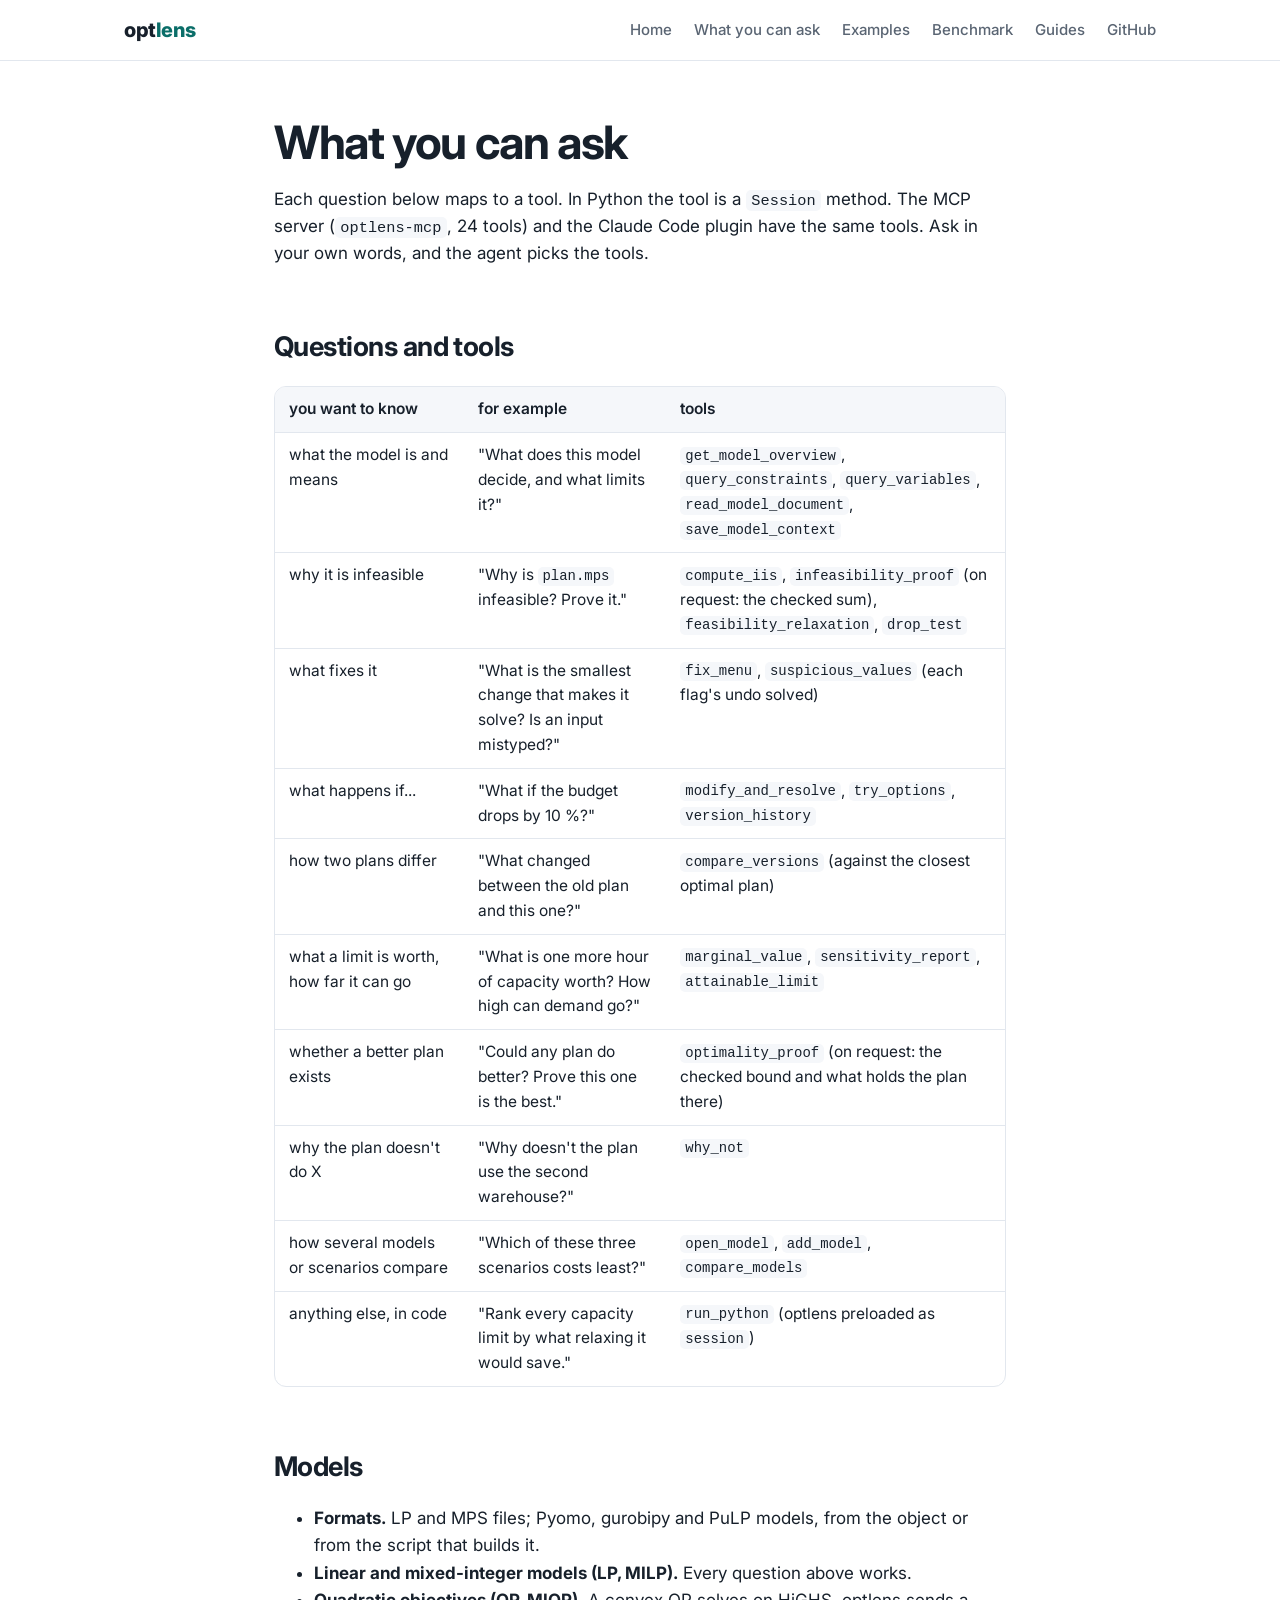
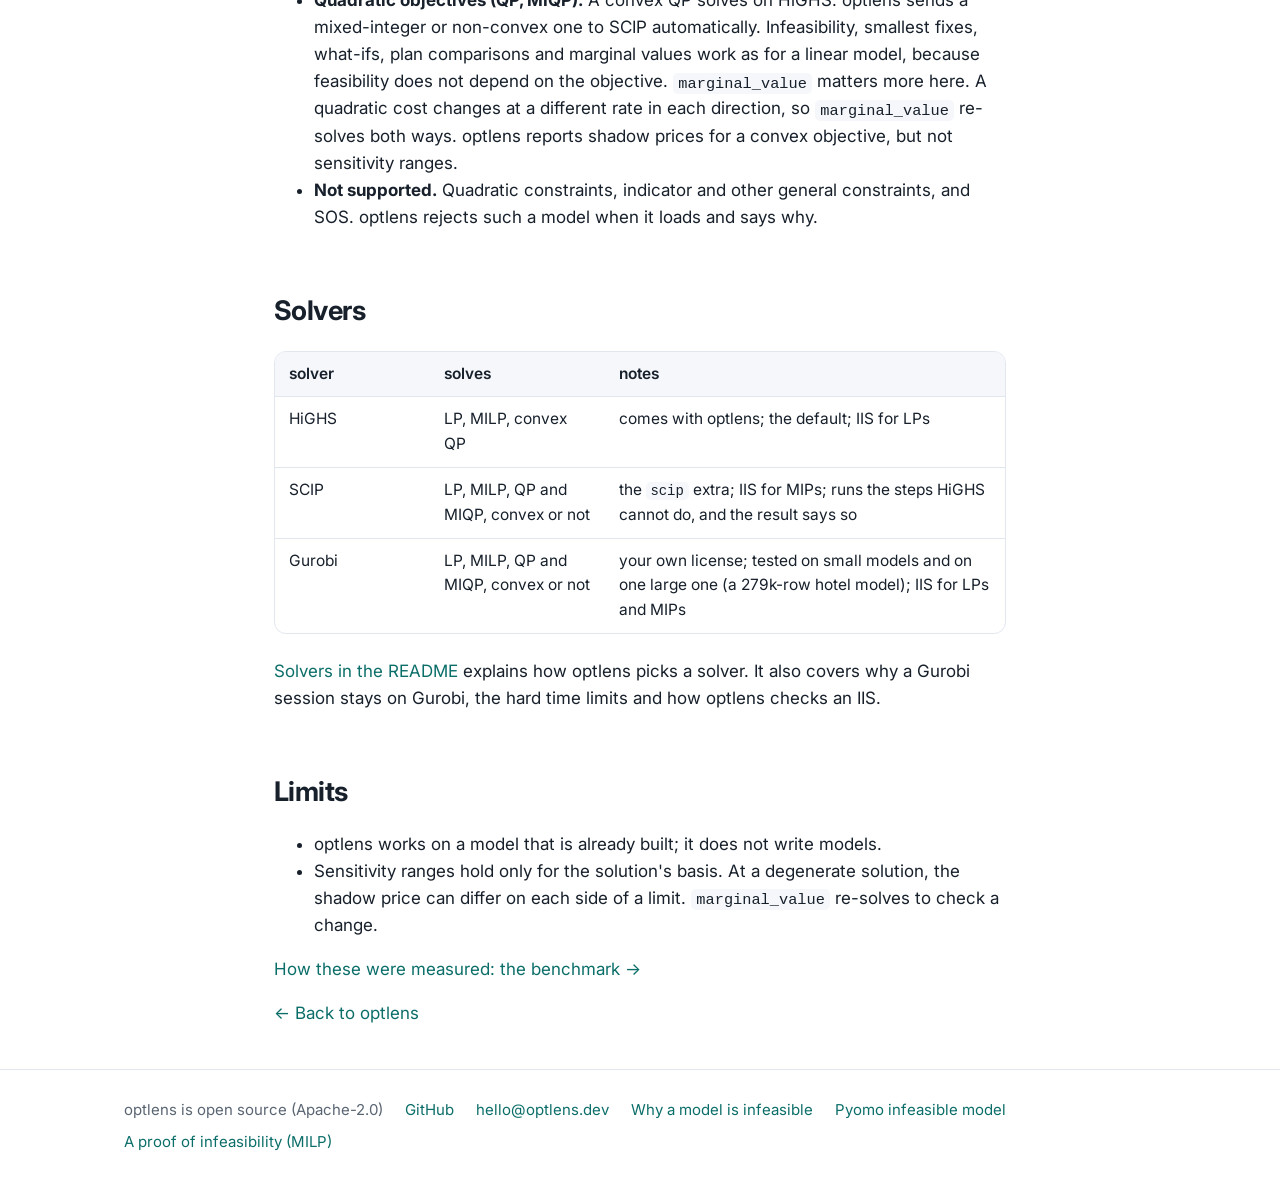
==== commit b0980b00: "Site: Guides in the top nav, a guides index page and a Guides section on the home page; phone nav wr" ====
--- a/docs/ask/index.html
+++ b/docs/ask/index.html
@@ -17,7 +17,7 @@
 <body>
 <header class="top"><div class="wrap">
   <a class="brand" href="../">opt<span>lens</span></a>
-  <nav><a href="../">Home</a><a href="../ask/">What you can ask</a><a href="../examples/">Examples</a><a href="../benchmark/">Benchmark</a><a class="hide-sm" href="https://github.com/jjd-lab/optlens">GitHub</a></nav>
+  <nav><a class="hide-sm" href="../">Home</a><a href="../ask/">What you can ask</a><a href="../examples/">Examples</a><a href="../benchmark/">Benchmark</a><a href="../guides/">Guides</a><a class="hide-sm" href="https://github.com/jjd-lab/optlens">GitHub</a></nav>
 </div></header>
 <article class="post"><h1 id="what-you-can-ask">What you can ask</h1>
 <p>Each question below maps to a tool. In Python the tool is a <code>Session</code> method. The MCP server (<code>optlens-mcp</code>, 24
--- a/docs/style.css
+++ b/docs/style.css
@@ -36,7 +36,9 @@
 .stat .l { color: var(--muted); font-size: 15px; margin-top: 8px; }
 .cards { display: grid; grid-template-columns: repeat(auto-fit, minmax(240px, 1fr)); gap: 18px; }
 .card { border: 1px solid var(--line); border-radius: 14px; padding: 22px; background: var(--bg); }
-.card h3 { margin: 0 0 8px; font-size: 18px; } .card p { margin: 0; color: var(--muted); font-size: 15.5px; }
+.card h3, article.post .card h3 { margin: 0 0 8px; font-size: 18px; } .card p { margin: 0; color: var(--muted); font-size: 15.5px; }
+a.card { display: block; color: var(--text); } a.card:hover { text-decoration: none; border-color: var(--accent); }
+a.card .more { margin-top: 12px; color: var(--accent); font-size: 15px; font-weight: 600; }
 .demo img { width: 100%; height: auto; border-radius: 12px; box-shadow: var(--shadow); display: block; }
 .demo .cap { color: var(--muted); font-size: 15px; margin-top: 14px; }
 .pills { display: flex; flex-wrap: wrap; gap: 10px; } .pill { border: 1px solid var(--line); border-radius: 999px;
@@ -84,4 +86,4 @@
 svg rect.bar:hover { filter: brightness(1.12); }
 @media (max-width: 640px) { header.top nav a.hide-sm { display: none; }
   header.top .wrap { flex-wrap: wrap; height: auto; padding-top: 10px; padding-bottom: 10px; row-gap: 6px; }
-  header.top nav { width: 100%; gap: 14px; } header.top nav a { font-size: 14px; white-space: nowrap; } .hero { padding: 56px 0 40px; } section { padding: 48px 0; } }
+  header.top nav { width: 100%; flex-wrap: wrap; gap: 4px 14px; } header.top nav a { font-size: 14px; white-space: nowrap; } .hero { padding: 56px 0 40px; } section { padding: 48px 0; } }
